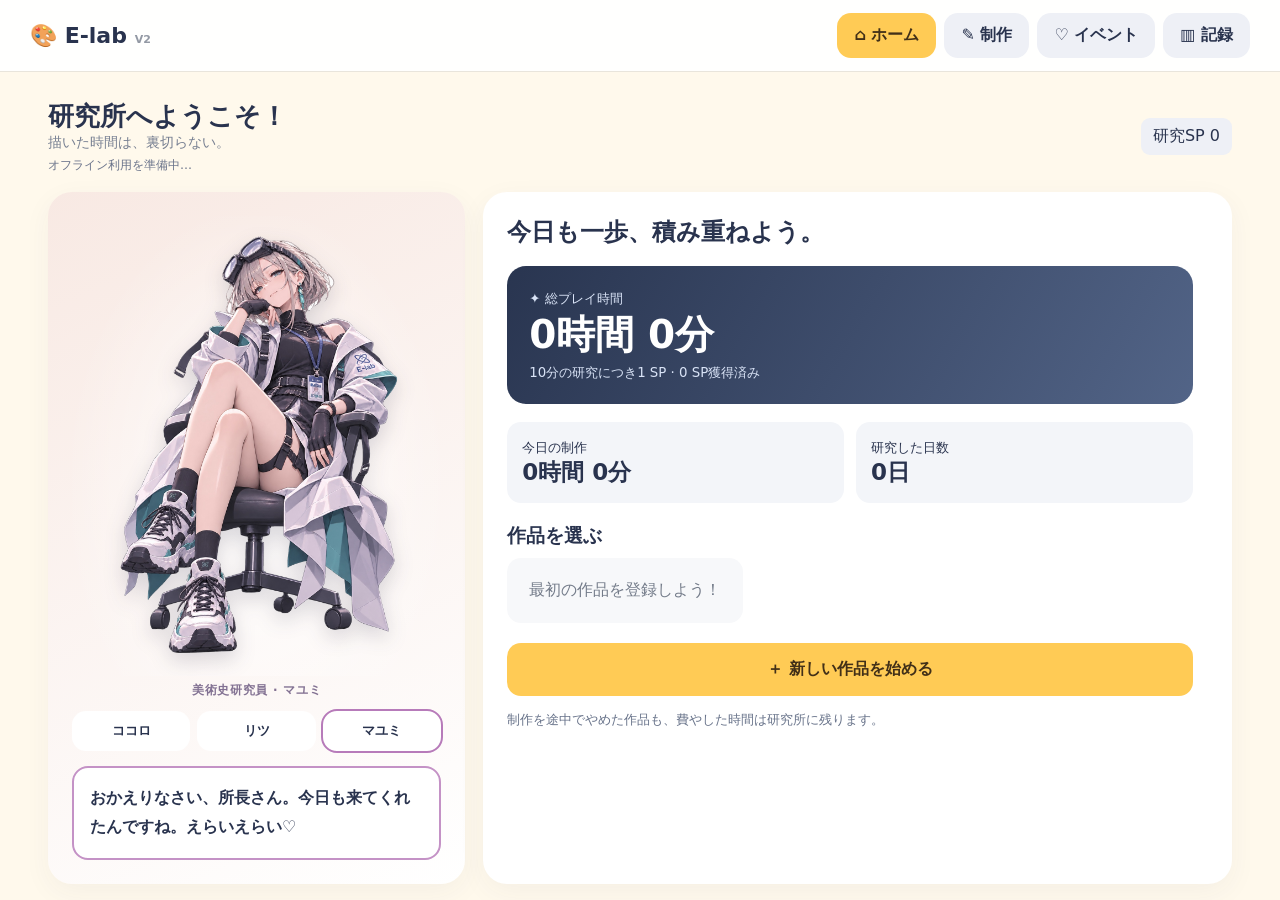
==== v2/index.html @ 2c3443d2 "Restore Mayumi's affectionate praise alongside her art history dialogue" ====
<!doctype html>
<html lang="ja"><head><meta charset="utf-8"><meta name="viewport" content="width=device-width,initial-scale=1"><meta name="theme-color" content="#fff9ec"><title>E-lab V2 | 描いた時間は、裏切らない。</title>
<style>
:root{font-family:system-ui,-apple-system,"Hiragino Kaku Gothic ProN",sans-serif;color:#29334e;background:#fff9ec}*{box-sizing:border-box}body{margin:0}button,input{font:inherit}button{cursor:pointer;border:0;border-radius:14px;font-weight:750;color:inherit}button:focus-visible,input:focus-visible{outline:3px solid #8e76d9;outline-offset:2px}.top{position:sticky;top:0;background:#ffffffec;backdrop-filter:blur(12px);z-index:2;display:flex;align-items:center;flex-wrap:wrap;gap:8px;padding:13px max(18px,calc((100% - 1220px)/2));border-bottom:1px solid #e9e5dc}.brand{font-size:22px;font-weight:900;margin-right:auto}.nav{padding:12px 17px;background:#eef0f6}.nav.active,.primary{background:#ffcb55;color:#423018}.main{max-width:1220px;margin:auto;padding:27px 18px 70px}.banner{display:flex;justify-content:space-between;align-items:center;gap:12px;margin-bottom:18px}.banner h1{margin:0;font-size:26px}.sub{color:#788092;font-size:14px}.layout{display:grid;grid-template-columns:minmax(250px,.78fr) minmax(0,1.4fr);gap:18px;align-items:start}.panel{background:white;border-radius:24px;padding:24px;box-shadow:0 8px 28px #33415c0d}.assistant-panel{background:linear-gradient(155deg,#f4e9f4,#fff);height:clamp(450px,calc(100dvh - 220px),780px);min-height:450px;display:flex;flex-direction:column;justify-content:space-between;overflow:hidden}.avatar{position:relative;display:grid;place-items:center;flex:1;min-height:0;width:100%;overflow:hidden;contain:layout;background:radial-gradient(ellipse at 50% 60%,#ffffffdd 0%,transparent 74%)}
.avatar .assistant-image{display:block;position:absolute;inset:0;margin:auto;width:90%;height:92%;object-fit:contain;object-position:center center;opacity:0;visibility:hidden;pointer-events:none;filter:drop-shadow(0 8px 10px #2724432a)}
.avatar .assistant-image.active{opacity:1;visibility:visible}
.avatar .assistant-fallback{display:none;font-size:90px}
.avatar.image-failed .assistant-image{visibility:hidden}
.avatar.image-failed .assistant-fallback{display:block}
.offline-status{margin-top:5px;font-size:12px;color:#6a738a}.offline-status.ready{color:#357360}.offline-status.warning{color:#a26831}.assistant-role{text-align:center;font-size:12px;font-weight:800;letter-spacing:.06em;color:#827192;margin:6px 0 12px}
.assistant-panel[data-assistant="0"]{background:linear-gradient(155deg,#fde6f1,#fff)}
.assistant-panel[data-assistant="1"]{background:linear-gradient(155deg,#e7edfc,#fff)}
.assistant-panel[data-assistant="2"]{background:linear-gradient(155deg,#f8e9e3,#fff)}
.assist-buttons button{font-size:13px}.assist-buttons{display:flex;gap:7px}.assist-buttons button{background:#fff;flex:1;padding:11px 3px}.assist-buttons button.selected{outline:2px solid #b77bba}.bubble{border:2px solid #c492c6;border-radius:16px;padding:16px;margin-top:15px;background:#fff;font-weight:750;line-height:1.8}.stat{background:linear-gradient(120deg,#293550,#526487);border-radius:19px;color:white;padding:22px;margin:18px 0}.stat b{font-size:39px;display:block}.stat small{color:#d9e3f6}.stats{display:grid;grid-template-columns:repeat(2,1fr);gap:12px}.smallstat,.tile{border-radius:14px;background:#f3f5f9;padding:15px}.smallstat strong{font-size:23px;display:block}.primary{width:100%;padding:16px;margin-top:14px;font-size:16px}.secondary{padding:13px;background:#edf0f5}.danger{background:#ffe9e6;color:#a13a34}.row{display:flex;gap:10px;align-items:center;flex-wrap:wrap}.spread{justify-content:space-between}.tabs{display:flex;gap:8px;margin-bottom:20px}.tabs>span{flex:1;border-radius:12px;padding:15px;background:#e8ecf3;text-align:center;font-weight:800}.tabs>.current{background:#ffcb55}.gallery{display:grid;grid-template-columns:repeat(auto-fill,minmax(145px,1fr));gap:13px}.art{background:#f2f3f8;border:2px solid transparent;border-radius:17px;overflow:hidden;text-align:left;padding:0}.art.selected{border-color:#f0b633}.art img,.new-art{width:100%;aspect-ratio:4/3;object-fit:cover;display:grid;place-items:center;font-size:45px;background:#f8f0df}.art-text{padding:12px}.art-text small{color:#777;display:block;margin-top:5px}.hidden{display:none!important}h2{margin:0 0 12px}h3{margin:20px 0 9px}.phases{display:grid;grid-template-columns:repeat(3,1fr);gap:8px}.phase{padding:13px 5px;background:#eef0f6}.phase.active{outline:3px solid #ffcb55}.clock{text-align:center;background:#eff4fd;border-radius:18px;padding:25px;margin:16px 0}.clock strong{font-size:clamp(36px,5vw,64px);font-variant-numeric:tabular-nums;letter-spacing:2px;display:block}.progress{display:flex;height:17px;border-radius:20px;overflow:hidden;background:#e9eaf0;margin:15px 0}.progress>span{min-width:0;transition:flex-basis .35s linear}.phase-summary{display:grid;grid-template-columns:repeat(3,minmax(0,1fr));gap:12px 14px;margin:14px 0 8px}.phase-summary-item{min-width:0;display:flex;align-items:flex-start;gap:8px}.phase-summary-dot{width:9px;height:9px;border-radius:50%;flex:none;margin-top:5px}.phase-summary-label{font-size:12px;color:#788092}.phase-summary-value{font-size:15px;font-variant-numeric:tabular-nums;font-weight:750;white-space:nowrap}.phase-summary-data{min-width:0}@media(max-width:430px){.phase-summary{grid-template-columns:repeat(2,minmax(0,1fr))}}.muted{color:#7d8494}.work-image{width:100%;max-height:250px;object-fit:contain;background:#f5f5fa;border-radius:13px}.file{display:inline-block;background:#eef0f6;padding:11px 14px;border-radius:12px;cursor:pointer;font-weight:700}.file input{display:none}.compact{padding:9px 13px}#notice{margin:10px 0;color:#725b31;min-height:20px}.empty{padding:22px;color:#737b89;text-align:center;background:#f7f8fa;border-radius:14px}.pill{background:#eef0f6;border-radius:9px;padding:8px 12px}input[type=text]{padding:12px;border-radius:10px;border:1px solid #cfd3df;max-width:100%}.section{display:none}.section.visible{display:block}.note{font-size:13px;color:#68738a;line-height:1.7}.event{padding:13px;background:#f3f5f9;border-radius:12px;margin:9px 0}.event.locked{opacity:.62}/* The lab shell stays in place on tablets/desktop; only the right research area scrolls. */
body{height:100dvh;overflow:hidden}
.main{height:calc(100dvh - var(--topbar-height,72px));padding-bottom:16px;display:flex;flex-direction:column;overflow:hidden}
.main .banner{flex:0 0 auto}
.main .layout{flex:1;min-height:0;align-items:stretch}
.main .assistant-panel{height:100%;min-height:0;align-self:stretch;flex-shrink:0}
.main #contentPanel{min-height:0;max-height:100%;overflow-y:auto;overflow-x:hidden;overscroll-behavior:contain;-webkit-overflow-scrolling:touch;scrollbar-gutter:stable}
@media(max-width:760px){body{height:auto;overflow:auto}.main{height:auto;display:block;overflow:visible;padding-bottom:70px}.main .layout{display:grid}.main .assistant-panel{height:300px;min-height:300px}.main #contentPanel{max-height:none;overflow:visible}.layout{grid-template-columns:1fr}.assistant-panel{height:300px;min-height:300px}.avatar{font-size:64px}.panel{padding:17px}.top{gap:6px}.nav{padding:9px}.phases{grid-template-columns:repeat(2,1fr)}}
.snapshot-stage{position:relative;max-width:100%;touch-action:pan-y;user-select:none}.snapshot-stage img{max-height:360px;object-fit:contain}.snapshot-strip{display:flex;gap:9px;overflow-x:auto;padding:9px 0;scroll-snap-type:x mandatory}.snapshot-thumb{flex:0 0 86px;border:2px solid transparent;background:#f2f3f8;border-radius:12px;padding:3px;scroll-snap-align:start}.snapshot-thumb.selected{border-color:#e9ae35}.snapshot-thumb img{width:100%;height:68px;object-fit:cover;border-radius:8px}.snapshot-thumb small{font-size:10px;display:block;white-space:nowrap;overflow:hidden;text-overflow:ellipsis}.snapshot-actions{display:flex;gap:9px;align-items:center;justify-content:center;margin:9px 0}.snapshot-actions button{padding:8px 14px;background:#edf0f5}.snapshot-actions button:disabled{opacity:.35}.snapshot-status{text-align:center;font-size:12px;color:#68758c}.gallery{display:flex;overflow-x:auto;gap:13px;scroll-snap-type:x mandatory;padding-bottom:6px}.gallery>.art{flex:0 0 clamp(145px,25%,220px);scroll-snap-align:start}
</style></head><body>
<header class="top"><div class="brand">🎨 E-lab <small style="font-size:11px;color:#9399a4">V2</small></div><button class="nav active" data-tab="home">⌂ ホーム</button><button class="nav" data-tab="work">✎ 制作</button><button class="nav" data-tab="events">♡ イベント</button><button class="nav" data-tab="records">▥ 記録</button></header>
<main class="main" id="appMain"><div class="banner"><div><h1 id="pageTitle">研究所へようこそ！</h1><div class="sub">描いた時間は、裏切らない。</div><div class="offline-status" id="offlineStatus" role="status" aria-live="polite">オフライン利用を準備中…</div></div><span class="pill" id="spHeader">研究SP 0</span></div>
<div class="layout"><aside class="panel assistant-panel" id="assistantPanel"><div class="avatar" id="avatar"><img class="assistant-image" data-assistant-image="0" alt="E-lab研究員 ココロ" src="./assets/assistants/kokoro-full.png" decoding="async"><img class="assistant-image" data-assistant-image="1" alt="E-lab研究員 リツ" src="./assets/assistants/ritsu-full.png" decoding="async"><img class="assistant-image active" data-assistant-image="2" alt="E-lab研究員 マユミ" src="./assets/assistants/mayumi-full.png" decoding="async" fetchpriority="high"><span class="assistant-fallback" id="assistantFallback" aria-hidden="true">💜</span></div><div><div class="assistant-role" id="assistantRole">美術史担当 · マユミ</div><div class="assist-buttons" id="assistButtons"></div><div class="bubble" id="bubble">所長さん、今日もえらいえらい♡</div></div></aside>
<div class="panel" id="contentPanel"><section id="home" class="section visible"><h2>今日も一歩、積み重ねよう。</h2><div class="stat"><small>✦ 総プレイ時間</small><b id="totalTime">0時間 0分</b><small id="homeSummary">研究はここから始まる。</small></div><div class="stats"><div class="smallstat"><small>今日の制作</small><strong id="todayTime">0分</strong></div><div class="smallstat"><small>研究した日数</small><strong id="activeDays">0日</strong></div></div><h3>作品を選ぶ</h3><div class="gallery" id="gallery"></div><button class="primary" id="newProject">＋ 新しい作品を始める</button><p class="note">制作を途中でやめた作品も、費やした時間は研究所に残ります。</p></section>
<section id="work" class="section"><p class="note" style="margin:0 0 14px">🎨 制作ワークスペース · 工程を選んで時間を積み上げよう</p><h2 id="workTitle">制作する作品を選ぼう</h2><div id="snapshotStage" class="snapshot-stage"><img id="workImage" class="work-image hidden" alt="制作中の作品"></div><div id="workNoImage" class="empty">画像なしでも制作時間を記録できます</div><div class="snapshot-actions"><button type="button" id="snapshotNewer" aria-label="新しい画像へ">← 新しい</button><span id="snapshotPosition" class="snapshot-status">画像なし</span><button type="button" id="snapshotOlder" aria-label="古い画像へ">古い →</button></div><div id="snapshotStrip" class="snapshot-strip" aria-label="制作過程の画像履歴"></div><div class="snapshot-actions"><button type="button" id="snapshotDelete" class="secondary danger" disabled>選択中の画像を削除</button></div><p id="snapshotNote" class="snapshot-status">新しい画像が左。右へスワイプすると最新に戻ります。</p><div class="row" style="margin:12px 0"><label class="file">画像を登録・更新<input id="imageInput" type="file" accept="image/*"></label><button class="secondary compact" id="backGallery">別の作品を選ぶ</button></div><h3>工程を選ぶ</h3><div class="phases" id="phases"></div><p class="note" id="guide"></p><div class="clock"><span>⏱ この作品の累計制作時間</span><strong id="timer">00:00:00</strong><div class="sub" id="timerStatus">停止中・保存済み</div><div class="sub" style="margin-top:7px">今回の制作：<strong id="sessionTimer" style="font-size:16px">00:00:00</strong></div><button class="primary" id="toggleTimer">▶ スタート</button><p class="note" style="margin:9px 0 0">停止すると制作時間が自動保存されます。</p></div><h3>この作品の工程別時間</h3><div class="progress" id="projectProgress"></div><div class="phase-summary" id="projectBreakdown" aria-label="工程別の保存済み時間"></div><p class="note" id="progressHint">数字は保存時に更新。バーは計測中も成長します。</p><div class="row" style="margin-top:18px"><button class="secondary" id="completeProject">作品を完成にする</button><button class="secondary" id="reopenProject">制作中に戻す</button><button class="secondary danger" id="deleteProject">作品を削除</button></div><div id="notice" role="status"></div></section>
<section id="events" class="section"><h2>助手との研究イベント</h2><p class="note">SPは制作時間で獲得。今は小さなイベントツリーの試作です。</p><div class="stat"><small>現在の研究SP</small><b id="eventSp">0</b></div><div id="eventsList"></div></section>
<section id="records" class="section"><h2>研究記録</h2><div class="stat"><small>全作品・全工程の累積時間</small><b id="recordTotal">0時間 0分</b></div><h3>工程別の累積時間</h3><div id="phaseStats"></div><h3>最近の研究</h3><div id="recentSessions"></div><h3>研究SP会計</h3><p class="note" id="spAccounting">SPの収支を表示します。</p><div id="spTransactions"></div><h3>バックアップ</h3><div class="row"><button class="secondary" id="export">完全バックアップJSONを保存</button><label class="file">バックアップJSONを復元<input type="file" id="importFile" accept=".json,application/json"></label></div><p class="note">V2専用形式。旧E-labのデータ移行は行いません。画像は別の保存領域で管理し、完全バックアップJSONにまとめます。書き出し後はiPadの「ファイル」への保存を確認してください。</p></section></div></div></main>
<script src="./images.js"></script>
<script>
"use strict";
const KEY="elab-v2-2026",RUN_KEY="elab-v2-active-run",PHASES=[["play","研究","#a898da","実験・模写・観察・練習。迷った時間も研究の一部。"],["rough","ラフ","#efb859","大きなシルエットや構図を決めよう。"],["line","線画","#79a7e4","線の強弱や形の説得力を意識しよう。"],["base","下塗り","#6cc4bd","色分けやベースの色を決めよう。"],["shadow","陰影","#8b92dc","影・光・立体を意識して描こう。"],["finish","仕上げ","#e59ab7","絵全体の視線誘導や仕上がりを確認しよう。"]];
const ASSIST=[
 ["ココロ","🌱","おかえり、所長。ねえ、今日はどんな気持ちで描く？","./assets/assistants/kokoro-full.png","感性研究員"],
 ["リツ","📘","……所長、今日は何を調べます？ 分からないなら、一緒に確かめましょう。","./assets/assistants/ritsu-full.png","分析研究員"],
 ["マユミ","💜","所長さん、今日もえらいえらい♡ ふふ、よしよししてあげましょうね。","./assets/assistants/mayumi-full.png","美術史研究員"]
];
const fresh=()=>({version:2,projects:[],sessions:[],activeRun:null,unlocks:[],spLedger:[],assistant:2});
let snapshots=[],snapProject=null,snapIndex=0,imageLoading=false;
let data;try{data=JSON.parse(localStorage.getItem(KEY))}catch{}if(!data||data.version!==2||!Array.isArray(data.projects)||!Array.isArray(data.sessions))data=fresh();data.unlocks??=[];let tab="home",projectId=null,phase="play",running=null,viewSeconds=0;
const $=id=>document.getElementById(id),save=()=>{try{localStorage.setItem(KEY,JSON.stringify(data));return true}catch(e){alert("保存に失敗しました。容量不足の可能性があります。バックアップを確認してください。");return false}};
const uid=()=>globalThis.crypto?.randomUUID?.()||String(Date.now())+Math.random();
const readRun=()=>{try{return JSON.parse(localStorage.getItem(RUN_KEY))}catch{return null}};
const writeRun=run=>{try{localStorage.setItem(RUN_KEY,JSON.stringify(run));return true}catch{alert("開始状態を保存できません。タイマーを起動しません。");return false}};
const clearRun=()=>{try{localStorage.removeItem(RUN_KEY)}catch{}};
const isSession=s=>s&&typeof s.id==="string"&&typeof s.projectId==="string"&&PHASES.some(p=>p[0]===s.phase)&&typeof s.seconds==="number"&&Number.isFinite(s.seconds)&&s.seconds>=0&&s.seconds<=86400*14&&typeof s.start==="string";
const seconds=s=>Math.max(0,Math.floor(s)),duration=s=>{s=seconds(s);return Math.floor(s/3600)+"時間 "+Math.floor(s%3600/60)+"分"},clock=s=>{s=seconds(s);return [Math.floor(s/3600),Math.floor(s%3600/60),s%60].map(x=>String(x).padStart(2,"0")).join(":")};
const sessionSeconds=s=>Math.max(0,Number(s.seconds)||0),sum=sessions=>sessions.reduce((n,s)=>n+sessionSeconds(s),0);
// Time earnings come from the immutable session history; all other movements are ledger entries.
const total=()=>sum(data.sessions),earned=()=>Math.floor(total()/600);
const legacyCost={k1:1,r1:2,m1:3};
const ledgerValid=x=>x&&typeof x.id==="string"&&typeof x.kind==="string"&&Number.isSafeInteger(x.delta)&&Math.abs(x.delta)<=1000000&&typeof x.at==="string";
const ledger=()=>Array.isArray(data.spLedger)?data.spLedger:[];
const spent=()=>ledger().filter(x=>x.delta<0).reduce((n,x)=>n-x.delta,0);
const sp=()=>earned()+ledger().reduce((n,x)=>n+x.delta,0);
function ensureLedger(){
 if(Array.isArray(data.spLedger))return true;
 const old=data.spLedger;
 data.spLedger=[...new Set(data.unlocks)].map(id=>({id:"legacy:event:"+id,kind:"event",ref:id,delta:-(legacyCost[id]??EVENTS.find(e=>e.id===id)?.cost??0),at:"legacy"}));
 if(save())return true;
 data.spLedger=old;return false;
}
function purchaseEvent(e){
 if(data.unlocks.includes(e.id)||sp()<e.cost||!ensureLedger())return;
 const beforeUnlocks=data.unlocks,beforeLedger=data.spLedger;
 data.unlocks=[...data.unlocks,e.id];
 data.spLedger=[...data.spLedger,{id:"event:"+e.id,kind:"event",ref:e.id,delta:-e.cost,at:new Date().toISOString()}];
 if(!save()){data.unlocks=beforeUnlocks;data.spLedger=beforeLedger;return}
 render();
}
const project=()=>data.projects.find(x=>x.id===projectId),projectSessions=()=>data.sessions.filter(s=>s.projectId===projectId);
const EVENTS=[{id:"k1",who:0,cost:1,title:"ココロ：描いた時間って、なんだろう",body:"ねえ所長。描いた絵を消しても、描いてた時間は残るんだよね。……その時間って、どこに行くんだろう。私、まだよく分からない。所長はどう思う？"},{id:"r1",who:1,cost:2,title:"リツ：縮小表示の研究",body:"……所長。そんなことも知らずに研究しているんですか。画面を縮小すると、細部ではなく全体の配置や視線の流れを確認しやすくなるんです。……分からない？ では、同じ絵を大小二つの表示で比べましょう。理解できるまで付き合いますから。"},{id:"m1",who:2,cost:3,title:"マユミ：美術史紀行のはじまり",body:"所長さん、絵の歴史を一緒に旅してみませんか？ たとえばカラヴァッジョの絵では、光が人物だけでなく物語まで浮かび上がらせます。ふふ、昔の画家さんたちの工夫、今の私たちの絵にもつながっているんですよ。"}];
// Keep active session and completed records in ONE localStorage transaction.
// This prevents a phase change from recording one side without the other.
function commitRun(nextRun,entry){
  const beforeSessions=data.sessions,beforeRun=data.activeRun;
  if(entry&&!data.sessions.some(x=>x.id===entry.id))data.sessions=[...data.sessions,entry];
  data.activeRun=nextRun;
  if(!save()){data.sessions=beforeSessions;data.activeRun=beforeRun;return false}
  running=nextRun;return true;
}
function makeEntry(run,now){
  const elapsed=Math.max(0,now-run.start)/1000;
  return elapsed>0?{id:run.id,projectId:run.projectId,phase:run.phase,start:new Date(run.start).toISOString(),end:new Date(now).toISOString(),seconds:elapsed}:null;
}
function stop(){
  if(!running)return;
  if(!commitRun(null,makeEntry(running,Date.now()))){
    alert("記録を保存できません。時計は動かしたままです。");return;
  }
  clearRun();viewSeconds=0;render();
}
function start(){
  if(!project()){alert("先に作品を選んでください");return}
  if(running)return;
  const now=Date.now(),next={id:uid(),start:now,sessionStart:now,projectId,phase};
  if(!commitRun(next,null)){alert("開始情報を保存できません。タイマーは開始しません。");return}
  clearRun();viewSeconds=0;render();
}
function recoverRun(){
  // One-time migration from the earlier two-key prototype.
  const legacy=readRun();
  if(!data.activeRun&&legacy&&!data.sessions.some(x=>x.id===legacy.id)){
    data.activeRun=legacy;
    if(!save()){data.activeRun=null;alert("以前の計測情報を保存できません。");return}
  }
  if(legacy&&(!data.activeRun||data.activeRun.id===legacy.id))clearRun();
  const pending=data.activeRun;
  if(!pending)return;
  const valid=Number.isFinite(pending.start)&&pending.start>0&&pending.start<=Date.now()&&typeof pending.id==="string"&&typeof pending.projectId==="string"&&PHASES.some(p=>p[0]===pending.phase);
  if(!valid){alert("不正な計測情報を検出しました。記録を変更せずに停止します。");return}
  const elapsed=(Date.now()-pending.start)/1000;
  const choice=confirm("前回の計測が終了していません。\\n最後の工程で "+clock(elapsed)+" 経過しています。\\n\\nOK：この時間を記録して終了\\nキャンセル：記録せずに終了");
  if(!commitRun(null,choice?makeEntry(pending,Date.now()):null)){
    alert("復元の保存に失敗しました。再読み込み後にやり直せます。");return;
  }
  clearRun();viewSeconds=0;
}
function selectPhase(id){
  if(id===phase)return;
  if(running){
    const now=Date.now();
    const next={id:uid(),start:now,sessionStart:running.sessionStart||running.start,projectId:running.projectId,phase:id};
    if(!commitRun(next,makeEntry(running,now))){
      alert("工程変更の保存に失敗。前の工程で計測を継続しています。");return;
    }
    clearRun();viewSeconds=(now-next.sessionStart)/1000;
  }
  phase=id;render();
}
function navigate(page){const previous=tab;tab=page;document.body.classList.toggle("work-mode",page==="work");$("appMain").classList.toggle("work-mode",page==="work");document.documentElement.style.setProperty("--topbar-height",document.querySelector(".top").getBoundingClientRect().height+"px");if(previous!==page)$("contentPanel").scrollTop=0;document.querySelectorAll(".section").forEach(s=>s.classList.toggle("visible",s.id===page));document.querySelectorAll(".nav").forEach(b=>b.classList.toggle("active",b.dataset.tab===page));$("pageTitle").textContent=({home:"研究所へようこそ！",work:"今日の制作",events:"イベントツリー",records:"研究の記録"})[page];render();if(previous!==page)rotateDialogue(Number.isInteger(data.assistant)&&data.assistant>=0&&data.assistant<ASSIST.length?data.assistant:2)}
function safeText(el,value){el.textContent=value}
function el(tag,cls,textValue){const node=document.createElement(tag);if(cls)node.className=cls;if(textValue!==undefined)node.textContent=textValue;return node}
let displayedAssistant=null;
const assistantImages=[...document.querySelectorAll("[data-assistant-image]")];
assistantImages.forEach((img,i)=>{
 img.addEventListener("error",()=>{if(displayedAssistant===i)$("avatar").classList.add("image-failed")});
 img.addEventListener("load",()=>{if(displayedAssistant===i)$("avatar").classList.remove("image-failed")});
 // Decode each portrait once in the background, rather than decoding on every switch.
 img.decode?.().catch(()=>{});
});
// Dialogue is display-only. No page visits or dialogue rotations are written to research data.
const DIALOGUES={
 home:[
  ["おかえり、所長。ねえ、今日はどんな気持ちで描く？","絵を描く前の、まだ何もない時間って……少し不思議だね。","所長が見ている世界、私にも少し教えてほしいな。","描きたい気持ちって、どこから来るんだろう。……一緒に探そう？"],
  ["……所長、今日は何を調べます？ 分からないなら、一緒に確かめましょう。","新しい仮説を思いついたんです。……聞きますか？","積み上げた記録は残っています。次は、そこから何を学ぶかですね。","……また来たんですね。ちょうど、話したい技術があったところです。"],
  ["おかえりなさい、所長さん。今日も来てくれたんですね。えらいえらい♡","ふふ、頑張ってるね♡ 所長さんのそういうところ、ちゃんと見ていますよ。","今日はちょっと甘えてもいいんですよ。よしよし、いつもお疲れさまです♡","所長さん、今日はどんな絵の旅をしましょうか？ 私とゆっくり巡りましょうね。","描きたい日も、眺めるだけの日も。所長さんのペースでいいんですよ♡","あら、また会えましたね。ふふ、いい子いい子♡"]
 ],
 work:[
  ["ねえ、この絵のどこが一番好き？ ……まだ分からなくてもいいよ。","描いてる途中で気持ちが変わることもあるよね。なんでだろう。","その色、なんだか気になる。所長はどう思う？","うまく言えないけど……今の線、私は好きだな。"],
  ["まずは観察からです。原因を一つずつ切り分けてみましょう。","レイヤー構成、整理できていますか？ ……必要なら一緒に見直します。","縮小表示で全体を確認しましょう。細部だけでは気づけないことがあります。","……上手くいかない？ なら、条件を変えてもう一度実験です。"],
  ["所長さん、頑張ってるね♡ ふふ、とってもえらいです。","急がなくていいですよ。疲れたら、少し休憩しましょうね。よしよし♡","所長さん、その光の置き方……昔の画家さんの工夫にも似ていますね。","上手くいかない日もありますよ。今日ここに来たこと、私がちゃんと覚えていますからね。","ふふ。制作の途中には、そのときだけの美しさもありますね。","さあ、もうひと頑張り……でも、無理はしないでくださいね♡"]
 ],
 events:[
  ["所長。描いた時間って、どこへ行くんだと思う？","答えのない話なんだけど……一緒に考えてくれる？","好きだった理由を忘れても、好きだった時間は残るのかな。","ねえ。うまく描けない日にも、描きたい気持ちはあるんだね。"],
  ["……研究ツリー、確認しましたか？ 興味のある分野から始めましょう。","仕組みを理解すれば、使える道具が増えます。……一緒に学びますか？","私にもまだ知らないことが山ほどあります。悔しいですけど……楽しいですね。","難しい説明ですか？ なら別の方法で。理解するまで付き合います。"],
  ["美術史は長い旅です。気になる時代から覗いてみませんか？","カラヴァッジョの光、ゴッホの色……作品にはそれぞれ物語があります。","ふふ。画家さんを知るほど、絵を見る目も少し変わってくるんですよ。","所長さんは、どの時代の絵に会ってみたいですか？","難しいお話も、一緒なら大丈夫。分からなくても、よしよし♡"]
 ],
 records:[
  ["描いた時間、ちゃんと残ってるね。……どんな時間だった？","完成しなかった絵の時間も、ここにはあるんだね。","数字だけじゃ分からないこともあるよね。……でも、残しておきたいな。","昨日の所長と今日の所長って、同じなのかな。記録を見てると考えちゃう。"],
  ["感想とは別に、記録には記録の価値があります。","工程別の時間を見ると、制作の傾向が分かるかもしれません。","データは答えそのものではありません。そこから考えるんです。","……積み上がっていますね。こうして確認すると、悪くないものです。"],
  ["こんなに時間を重ねたんですね、所長さん。えらいえらい♡","昔の画家さんの日記や習作も、制作の過程を教えてくれます。","頑張ってるね♡ この数字の向こうには、所長さんの時間があるんですよ。","焦らなくていいんですよ。長い旅の途中なんですから♡","よしよし。今日はここまででも十分ですよ。お疲れさまでした♡"]
 ]
};
const dialogueVisits=Object.create(null);
function rotateDialogue(index){
 const key=tab+":"+index,group=DIALOGUES[tab]?.[index]||[ASSIST[index][2]];
 const visit=dialogueVisits[key]||0;
 $("bubble").textContent=group[visit%group.length];
 dialogueVisits[key]=visit+1;
}
function renderAssistant(){
 const index=Number.isInteger(data.assistant)&&data.assistant>=0&&data.assistant<ASSIST.length?data.assistant:2;
 if(displayedAssistant===index)return;
 displayedAssistant=index;
 const a=ASSIST[index],wrap=$("assistButtons");
 wrap.replaceChildren();
 ASSIST.forEach((item,i)=>{
  const b=el("button",index===i?"selected":"",item[0]);b.type="button";
  b.setAttribute("aria-pressed",String(index===i));
  b.onclick=()=>{if(data.assistant===i)return;const old=data.assistant;data.assistant=i;if(!save()){data.assistant=old;return}renderAssistant()};
  wrap.append(b);
 });
 $("assistantPanel").dataset.assistant=String(index);
 $("assistantRole").textContent=a[4]+" · "+a[0];
 $("assistantFallback").textContent=a[1];
 rotateDialogue(index);
 assistantImages.forEach((img,i)=>img.classList.toggle("active",i===index));
 $("avatar").classList.toggle("image-failed",assistantImages[index].complete&&assistantImages[index].naturalWidth===0);
}
function renderGallery(){const g=$("gallery");g.replaceChildren();for(const p of [...data.projects].reverse()){const b=el("button","art"+(p.id===projectId?" selected":""));{const latest=snapshots.find(x=>x.projectId===p.id);if(latest){const img=el("img");const u=URL.createObjectURL(latest.blob);img.src=u;img.onload=()=>URL.revokeObjectURL(u);img.alt=p.name;b.append(img)}else if(p.image){const img=el("img");img.src=p.image;img.alt=p.name;b.append(img)}else b.append(el("div","new-art","🎨"))}const t=el("div","art-text");t.append(el("strong","",p.name),el("small","",(p.complete?"完成済 · ":"制作中 · ")+duration(sum(data.sessions.filter(s=>s.projectId===p.id)))));b.append(t);b.onclick=()=>{if(running)stop();projectId=p.id;navigate("work")};g.append(b)}if(!data.projects.length)g.append(el("div","empty","最初の作品を登録しよう！"))}
function renderPhases(){const area=$("phases");area.replaceChildren();PHASES.forEach(([id,name,color])=>{const b=el("button","phase"+(phase===id?" active":""),name);b.style.borderLeft="6px solid "+color;b.onclick=()=>selectPhase(id);area.append(b)});$("guide").textContent=PHASES.find(x=>x[0]===phase)?.[3]||""}
function renderProgress(area,sessions,refreshNumbers=true){
  // Live bar reads the uncommitted run; the six-number grid shows saved time only.
  // Avoid rebuilding DOM on each timer tick, so the display stays visually calm.
  if(area.children.length!==PHASES.length){
    area.replaceChildren();
    for(const [id,name,color] of PHASES){
      const bar=el("span");bar.dataset.phase=id;bar.style.background=color;bar.style.flex="0 0 0%";bar.title=name;area.append(bar);
    }
  }
  const active=running&&running.projectId===projectId;
  const pending=active?Math.max(0,(Date.now()-running.start)/1000):0;
  const saved=sum(sessions),all=saved+pending;
  for(const bar of area.children){
    const id=bar.dataset.phase;
    const phaseSeconds=sum(sessions.filter(x=>x.phase===id))+(active&&running.phase===id?pending:0);
    bar.style.flexBasis=all>0?((phaseSeconds/all)*100)+"%":"0%";
    bar.title=PHASES.find(x=>x[0]===id)[1]+" "+clock(phaseSeconds);
  }
  const grid=$("projectBreakdown");
  if(grid.children.length!==PHASES.length){
    grid.replaceChildren();
    for(const [id,name,color] of PHASES){
      const cell=el("div","phase-summary-item");
      const dot=el("span","phase-summary-dot");dot.style.background=color;
      const info=el("div","phase-summary-data");
      info.append(el("div","phase-summary-label",name));
      const value=el("div","phase-summary-value","00:00:00");value.dataset.phaseValue=id;
      info.append(value);cell.append(dot,info);grid.append(cell);
    }
  }
  if(refreshNumbers){
    for(const value of grid.querySelectorAll("[data-phase-value]")){
      value.textContent=clock(sum(sessions.filter(x=>x.phase===value.dataset.phaseValue)));
    }
    $("progressHint").textContent=active?"● 計測中：バーのみ更新中。数字は工程切り替え・停止時に確定します。":"保存済みの工程時間です。";
  }
  return all;
}
function renderSnapshotViewer(){
 const p=project(),own=p?snapshots.filter(x=>x.projectId===p.id):[],has=own.length>0;
 const stage=$("workImage"),empty=$("workNoImage"),strip=$("snapshotStrip"),counter=$("snapshotPosition");
 if(!has){if(p?.image){stage.src=p.image;stage.classList.remove("hidden");empty.classList.add("hidden")}else{stage.classList.add("hidden");empty.classList.remove("hidden")}counter.textContent=p?.image?"旧画像（引き継ぎ前）":"画像なし";strip.replaceChildren();$("snapshotNewer").disabled=true;$("snapshotOlder").disabled=true;$("snapshotDelete").disabled=true;return}
 if(snapProject!==p.id){snapProject=p.id;snapIndex=0}
 snapIndex=Math.min(snapIndex,own.length-1);const current=own[snapIndex];
 const url=URL.createObjectURL(current.blob);stage.src=url;stage.onload=()=>URL.revokeObjectURL(url);stage.classList.remove("hidden");empty.classList.add("hidden");
 counter.textContent=(snapIndex+1)+" / "+own.length+" · "+new Date(current.created).toLocaleString("ja-JP")+" · "+clock(current.seconds||0);
 $("snapshotNewer").disabled=snapIndex===0;$("snapshotOlder").disabled=snapIndex>=own.length-1;$("snapshotDelete").disabled=imageLoading;
 strip.replaceChildren();own.forEach((im,i)=>{const b=el("button","snapshot-thumb"+(i===snapIndex?" selected":"")),thumb=el("img");const u=URL.createObjectURL(im.blob);thumb.src=u;thumb.onload=()=>URL.revokeObjectURL(u);thumb.alt="制作画像 "+(own.length-i);b.append(thumb,el("small","",i===0?"最新":new Date(im.created).toLocaleDateString("ja-JP")));b.onclick=()=>{snapIndex=i;renderSnapshotViewer()};strip.append(b)});
}
function shiftSnapshot(step){const p=project();if(!p)return;const n=snapshots.filter(x=>x.projectId===p.id).length;snapIndex=Math.max(0,Math.min(n-1,snapIndex+step));renderSnapshotViewer()}
async function deleteSelectedSnapshot(){
 if(imageLoading)return;const p=project();if(!p)return;
 const own=snapshots.filter(x=>x.projectId===p.id),selected=own[snapIndex];if(!selected)return;
 const label=own.length===1?"最後の1枚です。作品には画像なしと表示されます。":"この画像だけ削除し、残りの"+(own.length-1)+"枚は保存します。";
 if(!confirm("制作過程の画像を削除しますか？\n"+label+"\n\n作品と制作時間は消えません。"))return;
 imageLoading=true;$("snapshotDelete").disabled=true;
 try{
  await ElabV2Images.remove(selected.id);
  snapshots=(await ElabV2Images.all()).sort((a,b)=>b.created-a.created);
  snapIndex=Math.min(snapIndex,Math.max(0,snapshots.filter(x=>x.projectId===p.id).length-1));
  render();
  $("snapshotNote").textContent="画像を1枚削除しました。作品と制作時間は保存されています。";
 }catch(e){alert("画像を削除できませんでした: "+e.message)}
 finally{imageLoading=false;$("snapshotDelete").disabled=!project()||!snapshots.some(x=>x.projectId===projectId)}
}
async function refreshSnapshots(){try{snapshots=(await ElabV2Images.all()).sort((a,b)=>b.created-a.created);render()}catch(e){$("snapshotNote").textContent="画像保管庫の読み出しに失敗: "+e.message}}
async function addSnapshot(file,pid){if(imageLoading)return;imageLoading=true;$("snapshotNote").textContent="画像を保存中…";try{
 const p=data.projects.find(x=>x.id===pid);if(!p)throw Error("作品が見つかりません");
 const blob=await ElabV2Images.imageBlob(file);
 const secs=sum(data.sessions.filter(s=>s.projectId===pid))+(running?.projectId===pid?(Date.now()-running.start)/1000:0);
 const item={id:uid(),projectId:pid,created:Date.now(),seconds:secs,phase:running?.projectId===pid?running.phase:phase,blob};
 await ElabV2Images.add(item);if(projectId===pid){snapProject=pid;snapIndex=0}
 await refreshSnapshots();$("snapshotNote").textContent="保存済み · 新しい画像は左端に追加されます";
 }catch(e){alert("画像を保存できませんでした: "+e.message);$("snapshotNote").textContent="画像の保存に失敗しました"}finally{imageLoading=false}}
async function migrateLegacyImages(){for(const p of data.projects){if(!p.image)continue;try{if(!snapshots.some(x=>x.projectId===p.id&&x.legacy)){const resp=await fetch(p.image),blob=await resp.blob();await ElabV2Images.add({id:uid(),projectId:p.id,created:new Date(p.created||Date.now()).getTime(),seconds:0,phase:"play",legacy:true,blob})}const old=p.image;p.image=null;if(!save())p.image=old}catch(e){console.warn("旧画像の移行を見送りました",e)}}await refreshSnapshots()}
function renderWork(){const p=project();$("workTitle").textContent=p?.name||"ホームから作品を選択してください";$("workImage").classList.toggle("hidden",!p?.image);$("workNoImage").classList.toggle("hidden",!!p?.image);if(p?.image)$("workImage").src=p.image;renderSnapshotViewer();renderPhases();const sessions=projectSessions();renderProgress($("projectProgress"),sessions);const currentRunning=running&&running.projectId===projectId;const pendingSeconds=currentRunning?Math.max(0,(Date.now()-running.start)/1000):0;const currentSession=currentRunning?Math.max(0,(Date.now()-(running.sessionStart||running.start))/1000):0;$("timer").textContent=clock(sum(sessions)+pendingSeconds);$("sessionTimer").textContent=clock(currentSession);$("timerStatus").textContent=currentRunning?"計測中・停止時に保存":"停止中・保存済み";$("toggleTimer").textContent=running?"■ ストップ":"▶ スタート";$("completeProject").disabled=!p||!!running;$("reopenProject").disabled=!p||!!running;$("deleteProject").disabled=!p||!!running;$("imageInput").disabled=!p}
function renderEvents(){$("eventSp").textContent=sp();const area=$("eventsList");area.replaceChildren();EVENTS.forEach(e=>{const unlocked=data.unlocks.includes(e.id),card=el("div","event"+(unlocked?"":" locked")),title=el("strong","",e.title+" · "+e.cost+" SP"),body=el("p","note",unlocked?e.body:"未解放"),btn=el("button",unlocked?"secondary compact":"primary compact",unlocked?"解放済":"解放する");btn.disabled=unlocked||sp()<e.cost;btn.onclick=()=>{if(sp()<e.cost)return;purchaseEvent(e)};card.append(title,body,btn);area.append(card)})}
function renderRecords(){$("recordTotal").textContent=duration(total());const stats=$("phaseStats");stats.replaceChildren();for(const [id,name,color] of PHASES){const sec=sum(data.sessions.filter(s=>s.phase===id)),line=el("div","row spread");line.style.padding="10px 0";const label=el("span","",name);label.style.borderLeft="6px solid "+color;label.style.paddingLeft="10px";line.append(label,el("strong","",duration(sec)));stats.append(line)}const r=$("recentSessions");r.replaceChildren();for(const s of [...data.sessions].reverse().slice(0,10)){const p=data.projects.find(p=>p.id===s.projectId),ph=PHASES.find(x=>x[0]===s.phase);r.append(el("div","event",(new Date(s.start)).toLocaleDateString("ja-JP")+" · "+(p?.name||"削除した作品")+" · "+(ph?.[1]||"工程不明")+" · "+duration(s.seconds)))}if(!data.sessions.length)r.append(el("div","empty","記録はまだありません"));
 $("spAccounting").textContent="時間報酬 "+earned()+" SP ／ 台帳収支 "+ledger().reduce((n,x)=>n+x.delta,0)+" SP ／ 所持 "+sp()+" SP";
 const tx=$("spTransactions");tx.replaceChildren();
 for(const item of [...ledger()].reverse().slice(0,20)){
  const label=item.kind==="event"?"イベント解放："+(EVENTS.find(e=>e.id===item.ref)?.title||item.ref):item.kind==="bonus"?"ボーナス："+(item.ref||"研究成果"):"SP調整："+(item.ref||"");
  const line=el("div","row spread");line.style.padding="8px 0";
  line.append(el("span","",label),el("strong","",(item.delta>0?"+":"")+item.delta+" SP"));tx.append(line);
 }
 if(!ledger().length)tx.append(el("div","note","SPの支出・ボーナス履歴はまだありません"));
}
function render(){renderAssistant();const t=total();$("totalTime").textContent=duration(t);$("homeSummary").textContent="10分の研究につき1 SP · "+earned()+" SP獲得済み";const today=new Date().toLocaleDateString("sv-SE");const todaySessions=data.sessions.filter(s=>new Date(s.start).toLocaleDateString("sv-SE")===today);$("todayTime").textContent=duration(sum(todaySessions));$("activeDays").textContent=new Set(data.sessions.map(s=>new Date(s.start).toLocaleDateString("sv-SE"))).size+"日";$("spHeader").textContent="研究SP "+sp();renderGallery();renderWork();renderEvents();renderRecords()}
document.querySelectorAll(".nav").forEach(b=>b.onclick=()=>navigate(b.dataset.tab));$("newProject").onclick=()=>{if(running)stop();const name=prompt("作品の名前を入力","無題の研究");if(name===null)return;const p={id:uid(),name:name.trim()||"無題の研究",image:null,complete:false,created:new Date().toISOString()};data.projects.push(p);projectId=p.id;save();navigate("work")};$("backGallery").onclick=()=>{if(running)stop();navigate("home")};$("toggleTimer").onclick=()=>running?stop():start();$("completeProject").onclick=()=>{if(!project())return;project().complete=true;save();navigate("home")};$("reopenProject").onclick=()=>{if(!project())return;project().complete=false;save();render()};$("deleteProject").onclick=()=>{const p=project();if(!p||running)return;if(!confirm("作品「"+p.name+"」を削除しますか？\\n作品の画像は消えますが、制作時間は研究所に残ります。"))return;const old=data.projects;data.projects=old.filter(x=>x.id!==p.id);if(save()){const removedId=p.id;projectId=null;navigate("home");ElabV2Images.removeProject(removedId).then(refreshSnapshots).catch(e=>alert("作品は削除しましたが画像の整理が完了しませんでした: "+e.message))}else data.projects=old};$("imageInput").onchange=async e=>{const file=e.target.files?.[0],pid=projectId;e.target.value="";if(file&&pid)await addSnapshot(file,pid)};
$("snapshotDelete").onclick=deleteSelectedSnapshot;$("snapshotOlder").onclick=()=>shiftSnapshot(1);$("snapshotNewer").onclick=()=>shiftSnapshot(-1);
let touchX=null;$("snapshotStage").addEventListener("touchstart",e=>{touchX=e.touches[0]?.clientX??null},{passive:true});$("snapshotStage").addEventListener("touchend",e=>{if(touchX===null)return;const d=(e.changedTouches[0]?.clientX??touchX)-touchX;touchX=null;if(Math.abs(d)>45)shiftSnapshot(d<0?1:-1)},{passive:true});

function dataUrl(blob){return new Promise((resolve,reject)=>{const reader=new FileReader();reader.onload=()=>resolve(reader.result);reader.onerror=()=>reject(reader.error||Error("画像の読み出しに失敗しました"));reader.readAsDataURL(blob)})}
async function backupSnapshots(){const result=[];for(const x of await ElabV2Images.all()){const {blob,...meta}=x;result.push({...meta,image:await dataUrl(blob)})}return result}
async function importSnapshots(items){const records=[];for(const x of items){if(!x||typeof x.id!=="string"||typeof x.projectId!=="string"||!Number.isFinite(x.created)||typeof x.image!=="string"||!x.image.startsWith("data:image/"))throw Error("画像履歴が不正です");const blob=await (await fetch(x.image)).blob();if(blob.size>12*1024*1024)throw Error("画像サイズが大きすぎます");const {image,...meta}=x;records.push({...meta,blob})}return records}
$("export").onclick=async()=>{try{
 if(running){stop();if(running)throw Error("時間の保存が完了していません")}
 const pack={...data,snapshotBackupVersion:1,snapshots:await backupSnapshots()};
 const blob=new Blob([JSON.stringify(pack)],{type:"application/json"}),url=URL.createObjectURL(blob),a=el("a");a.href=url;a.download="elab-v2-complete-"+new Date().toISOString().slice(0,10)+".json";a.click();setTimeout(()=>URL.revokeObjectURL(url),60000);
 alert("時間と画像 "+pack.snapshots.length+"枚をまとめて書き出しました。iPadの「ファイル」に保存されたことを確認してください。");
 }catch(e){alert("バックアップに失敗しました: "+e.message)}};
$("importFile").onchange=async e=>{const file=e.target.files?.[0];if(!file)return;try{
 const parsed=JSON.parse(await file.text());
 if(parsed.version!==2||!Array.isArray(parsed.sessions)||!Array.isArray(parsed.projects)||!Array.isArray(parsed.unlocks)||!parsed.sessions.every(isSession)||!parsed.projects.every(p=>p&&typeof p.id==="string"&&typeof p.name==="string"&&(p.image==null||(typeof p.image==="string"&&p.image.startsWith("data:image/"))))||!parsed.unlocks.every(x=>typeof x==="string"))throw Error("V2形式ではありません");
 const hasImagePack=parsed.snapshotBackupVersion===1&&Array.isArray(parsed.snapshots);
 const imgs=hasImagePack?await importSnapshots(parsed.snapshots):[];
 if(!hasImagePack&&snapshots.length&&!confirm("このバックアップには新形式の画像が含まれません。読み込むと現在の画像履歴が消えます。続けますか？"))return;
 const ids=new Set(parsed.projects.map(p=>p.id));if(imgs.some(x=>!ids.has(x.projectId)))throw Error("画像が存在しない作品を参照しています");
 if(!confirm("現在のV2データ（時間と画像）をバックアップの内容で置き換えますか？"))return;
 if(running){stop();if(running)throw Error("計測中の時間を保存できません")}
 const old=data,oldImgs=await ElabV2Images.all();
 const {snapshots:discard,snapshotBackupVersion:discardVersion,...next}=parsed;
 try{
   await ElabV2Images.replaceAll(imgs);
   data=next;data.activeRun=null;
    if(data.spLedger!==undefined&&(!Array.isArray(data.spLedger)||!data.spLedger.every(ledgerValid)||new Set(data.spLedger.map(x=>x.id)).size!==data.spLedger.length))throw Error("SP台帳が不正です");
    if(!Array.isArray(data.spLedger))data.spLedger=[...new Set(data.unlocks)].map(id=>({id:"legacy:event:"+id,kind:"event",ref:id,delta:-(legacyCost[id]??EVENTS.find(e=>e.id===id)?.cost??0),at:"legacy"}));
   if(!save())throw Error("時間データを保存できませんでした");
   clearRun();projectId=null;snapProject=null;snapIndex=0;await refreshSnapshots();navigate("home");
 }catch(err){data=old;try{await ElabV2Images.replaceAll(oldImgs)}catch(rollback){alert("画像の復元にも失敗しました。バックアップを保管して再試行してください: "+rollback.message)}throw err}
 }catch(err){alert("読み込み失敗: "+err.message)}finally{e.target.value=""}};

document.addEventListener("visibilitychange",()=>{if(document.hidden&&running){/* 開始時刻を保持。復帰時に差分を表示 */}});setInterval(()=>{if(running){const elapsed=Math.max(0,(Date.now()-running.start)/1000);viewSeconds=Math.max(0,(Date.now()-(running.sessionStart||running.start))/1000);$("timer").textContent=clock(sum(projectSessions())+elapsed);$("sessionTimer").textContent=clock(viewSeconds);if(tab==="work")renderProgress($("projectProgress"),projectSessions(),false)}},250);
ensureLedger();render();recoverRun();render();refreshSnapshots().then(migrateLegacyImages);window.addEventListener("resize",()=>document.documentElement.style.setProperty("--topbar-height",document.querySelector(".top").getBoundingClientRect().height+"px"));

// GitHub Pages offline shell. Research data is already stored locally.
async function prepareOffline(){
 const status=$("offlineStatus");
 if(!("serviceWorker" in navigator)||!("caches" in window)){
  status.className="offline-status warning";status.textContent="このブラウザではオフライン利用に制限があります";return;
 }
 try{
  const registration=await navigator.serviceWorker.register("./sw.js",{scope:"./"});
  await navigator.serviceWorker.ready;
  const cache=await caches.open("elab-v2-shell-2026-11-09-mayumi-01");
  const paths=["./","./index.html","./images.js",...ASSIST.map(a=>a[3])];
  const entries=await Promise.all(paths.map(p=>cache.match(new URL(p,document.baseURI).href)));
  if(entries.every(Boolean)){status.className="offline-status ready";status.textContent=navigator.onLine?"✓ オフライン利用の準備完了":"✓ オフラインで利用中"}
  else{status.className="offline-status warning";status.textContent="オフライン準備が未完了です。オンライン時に再読み込みしてください"}
 }catch(e){status.className="offline-status warning";status.textContent="オフライン準備に失敗。通信中に再読み込みしてください";console.warn("E-lab offline install:",e)}
}
window.addEventListener("offline",()=>{const el=$("offlineStatus");if(el.classList.contains("ready"))el.textContent="✓ オフラインで利用中"});
window.addEventListener("online",()=>{const el=$("offlineStatus");if(el.classList.contains("ready"))el.textContent="✓ オフライン利用の準備完了"});
prepareOffline();
</script></body></html>
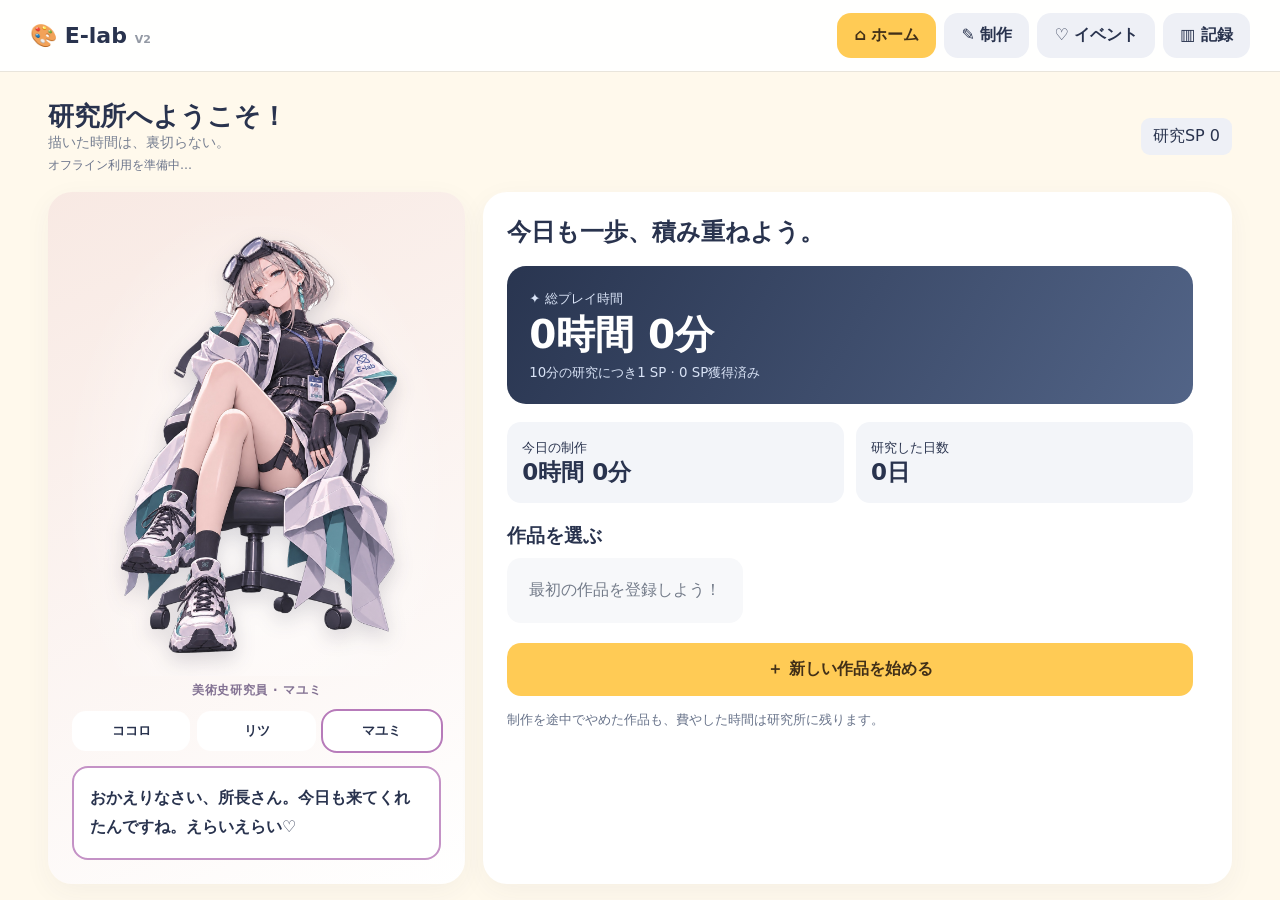
==== commit b12e14dd: "Set Kokoro home dialogue to three approved lines" ====
--- a/v2/index.html
+++ b/v2/index.html
@@ -33,7 +33,7 @@
 "use strict";
 const KEY="elab-v2-2026",RUN_KEY="elab-v2-active-run",PHASES=[["play","研究","#a898da","実験・模写・観察・練習。迷った時間も研究の一部。"],["rough","ラフ","#efb859","大きなシルエットや構図を決めよう。"],["line","線画","#79a7e4","線の強弱や形の説得力を意識しよう。"],["base","下塗り","#6cc4bd","色分けやベースの色を決めよう。"],["shadow","陰影","#8b92dc","影・光・立体を意識して描こう。"],["finish","仕上げ","#e59ab7","絵全体の視線誘導や仕上がりを確認しよう。"]];
 const ASSIST=[
- ["ココロ","🌱","おかえり、所長。ねえ、今日はどんな気持ちで描く？","./assets/assistants/kokoro-full.png","感性研究員"],
+ ["ココロ","🌱","あっ！ 所長！ おかえりなさい！ 今日も観察から始めましょう！","./assets/assistants/kokoro-full.png","感性研究員"],
  ["リツ","📘","……所長、今日は何を調べます？ 分からないなら、一緒に確かめましょう。","./assets/assistants/ritsu-full.png","分析研究員"],
  ["マユミ","💜","所長さん、今日もえらいえらい♡ ふふ、よしよししてあげましょうね。","./assets/assistants/mayumi-full.png","美術史研究員"]
 ];
@@ -71,7 +71,7 @@
  render();
 }
 const project=()=>data.projects.find(x=>x.id===projectId),projectSessions=()=>data.sessions.filter(s=>s.projectId===projectId);
-const EVENTS=[{id:"k1",who:0,cost:1,title:"ココロ：描いた時間って、なんだろう",body:"ねえ所長。描いた絵を消しても、描いてた時間は残るんだよね。……その時間って、どこに行くんだろう。私、まだよく分からない。所長はどう思う？"},{id:"r1",who:1,cost:2,title:"リツ：縮小表示の研究",body:"……所長。そんなことも知らずに研究しているんですか。画面を縮小すると、細部ではなく全体の配置や視線の流れを確認しやすくなるんです。……分からない？ では、同じ絵を大小二つの表示で比べましょう。理解できるまで付き合いますから。"},{id:"m1",who:2,cost:3,title:"マユミ：美術史紀行のはじまり",body:"所長さん、絵の歴史を一緒に旅してみませんか？ たとえばカラヴァッジョの絵では、光が人物だけでなく物語まで浮かび上がらせます。ふふ、昔の画家さんたちの工夫、今の私たちの絵にもつながっているんですよ。"}];
+const EVENTS=[{id:"k1",who:0,cost:1,title:"ココロ：消しちゃった絵",body:"あっ、所長！ さっき描いてた絵、なんか違うなーって全部消しちゃったんです。……でも、せっかく描いてた時間はなくならないんですよね。ふふ、変なの。うーん……よしっ！ 次は別の色で描いてみます！ 所長、見ててくださいね！"},{id:"r1",who:1,cost:2,title:"リツ：縮小表示の研究",body:"……所長。そんなことも知らずに研究しているんですか。画面を縮小すると、細部ではなく全体の配置や視線の流れを確認しやすくなるんです。……分からない？ では、同じ絵を大小二つの表示で比べましょう。理解できるまで付き合いますから。"},{id:"m1",who:2,cost:3,title:"マユミ：美術史紀行のはじまり",body:"所長さん、絵の歴史を一緒に旅してみませんか？ たとえばカラヴァッジョの絵では、光が人物だけでなく物語まで浮かび上がらせます。ふふ、昔の画家さんたちの工夫、今の私たちの絵にもつながっているんですよ。"}];
 // Keep active session and completed records in ONE localStorage transaction.
 // This prevents a phase change from recording one side without the other.
 function commitRun(nextRun,entry){
@@ -144,22 +144,22 @@
 // Dialogue is display-only. No page visits or dialogue rotations are written to research data.
 const DIALOGUES={
  home:[
-  ["おかえり、所長。ねえ、今日はどんな気持ちで描く？","絵を描く前の、まだ何もない時間って……少し不思議だね。","所長が見ている世界、私にも少し教えてほしいな。","描きたい気持ちって、どこから来るんだろう。……一緒に探そう？"],
+  ["……何かを熱心に観察している。こちらには気づいていないようだ。そっとしておこう。","あっ！ 所長！ おかえりなさい！ 今日も観察から始めましょう！","……あ、所長。同じものでも、よく見ると全然違うんですね。なんだか面白いです"],
   ["……所長、今日は何を調べます？ 分からないなら、一緒に確かめましょう。","新しい仮説を思いついたんです。……聞きますか？","積み上げた記録は残っています。次は、そこから何を学ぶかですね。","……また来たんですね。ちょうど、話したい技術があったところです。"],
   ["おかえりなさい、所長さん。今日も来てくれたんですね。えらいえらい♡","ふふ、頑張ってるね♡ 所長さんのそういうところ、ちゃんと見ていますよ。","今日はちょっと甘えてもいいんですよ。よしよし、いつもお疲れさまです♡","所長さん、今日はどんな絵の旅をしましょうか？ 私とゆっくり巡りましょうね。","描きたい日も、眺めるだけの日も。所長さんのペースでいいんですよ♡","あら、また会えましたね。ふふ、いい子いい子♡"]
  ],
  work:[
-  ["ねえ、この絵のどこが一番好き？ ……まだ分からなくてもいいよ。","描いてる途中で気持ちが変わることもあるよね。なんでだろう。","その色、なんだか気になる。所長はどう思う？","うまく言えないけど……今の線、私は好きだな。"],
+  ["所長！ 見てください！ さっき描いた線、けっこういい感じなんです！","うう……色が決まらないです。かわいいと思ったのに、塗るとなんか違う……。","私も隣で描いてていいですか？ 一緒だと、なんかはかどるんです。","あっ、今の形好き！ ……えへへ、こういう瞬間があるからやめられないんですよね。","描き直し、もう三回目です……。よーし、次こそ！","ふふん、今日は私の方が先に完成しちゃうかもしれませんよ！","さっきの絵、全部消しちゃいました。でも……あの時間まで消えちゃったわけじゃないですよね。"],
   ["まずは観察からです。原因を一つずつ切り分けてみましょう。","レイヤー構成、整理できていますか？ ……必要なら一緒に見直します。","縮小表示で全体を確認しましょう。細部だけでは気づけないことがあります。","……上手くいかない？ なら、条件を変えてもう一度実験です。"],
   ["所長さん、頑張ってるね♡ ふふ、とってもえらいです。","急がなくていいですよ。疲れたら、少し休憩しましょうね。よしよし♡","所長さん、その光の置き方……昔の画家さんの工夫にも似ていますね。","上手くいかない日もありますよ。今日ここに来たこと、私がちゃんと覚えていますからね。","ふふ。制作の途中には、そのときだけの美しさもありますね。","さあ、もうひと頑張り……でも、無理はしないでくださいね♡"]
  ],
  events:[
-  ["所長。描いた時間って、どこへ行くんだと思う？","答えのない話なんだけど……一緒に考えてくれる？","好きだった理由を忘れても、好きだった時間は残るのかな。","ねえ。うまく描けない日にも、描きたい気持ちはあるんだね。"],
+  ["所長！ 新しい絵の研究、思いついたんです！ ちょっと聞いてください！","この前、失敗した絵を見返したら……なんだか前より好きになってました。不思議ですね。","リツの研究は難しいけど面白いです！ 今度は私のやり方でも試してみたいな。","所長、見てください！ この色の組み合わせ、なんかワクワクしませんか？","ずっと好きで描いてたのに、急に嫌になっちゃう日ってあるんですね……。","描いた時間って、消せないんですよね。……だから、ちょっと大事にしたいなって思ったんです。","えへへ。難しいことはまだ分かんないけど、今日は新しい絵を描きたいです！"],
   ["……研究ツリー、確認しましたか？ 興味のある分野から始めましょう。","仕組みを理解すれば、使える道具が増えます。……一緒に学びますか？","私にもまだ知らないことが山ほどあります。悔しいですけど……楽しいですね。","難しい説明ですか？ なら別の方法で。理解するまで付き合います。"],
   ["美術史は長い旅です。気になる時代から覗いてみませんか？","カラヴァッジョの光、ゴッホの色……作品にはそれぞれ物語があります。","ふふ。画家さんを知るほど、絵を見る目も少し変わってくるんですよ。","所長さんは、どの時代の絵に会ってみたいですか？","難しいお話も、一緒なら大丈夫。分からなくても、よしよし♡"]
  ],
  records:[
-  ["描いた時間、ちゃんと残ってるね。……どんな時間だった？","完成しなかった絵の時間も、ここにはあるんだね。","数字だけじゃ分からないこともあるよね。……でも、残しておきたいな。","昨日の所長と今日の所長って、同じなのかな。記録を見てると考えちゃう。"],
+  ["わあ！ 所長、こんなに描いてたんですか！ 私も頑張らなきゃ！","この日の絵、覚えてます？ 私、こういう記録を見るの大好きです。","おおー！ ラフの時間、けっこう長いんですね。私もつい描き直しちゃいます。","完成しなかった絵の時間も残るんだ……。なんか、いいですね。","所長！ 見てください、ちょっとずつ増えてますよ！ えへへ、嬉しいな。","あの日はうまく描けなかったけど……ちゃんと描いてたんですよね。","数字になってるのは時間だけなのに、いろんな日のこと思い出せますね。"],
   ["感想とは別に、記録には記録の価値があります。","工程別の時間を見ると、制作の傾向が分かるかもしれません。","データは答えそのものではありません。そこから考えるんです。","……積み上がっていますね。こうして確認すると、悪くないものです。"],
   ["こんなに時間を重ねたんですね、所長さん。えらいえらい♡","昔の画家さんの日記や習作も、制作の過程を教えてくれます。","頑張ってるね♡ この数字の向こうには、所長さんの時間があるんですよ。","焦らなくていいんですよ。長い旅の途中なんですから♡","よしよし。今日はここまででも十分ですよ。お疲れさまでした♡"]
  ]
@@ -326,7 +326,7 @@
  try{
   const registration=await navigator.serviceWorker.register("./sw.js",{scope:"./"});
   await navigator.serviceWorker.ready;
-  const cache=await caches.open("elab-v2-shell-2026-11-09-mayumi-01");
+  const cache=await caches.open("elab-v2-shell-2026-11-09-kokoro-home-3");
   const paths=["./","./index.html","./images.js",...ASSIST.map(a=>a[3])];
   const entries=await Promise.all(paths.map(p=>cache.match(new URL(p,document.baseURI).href)));
   if(entries.every(Boolean)){status.className="offline-status ready";status.textContent=navigator.onLine?"✓ オフライン利用の準備完了":"✓ オフラインで利用中"}
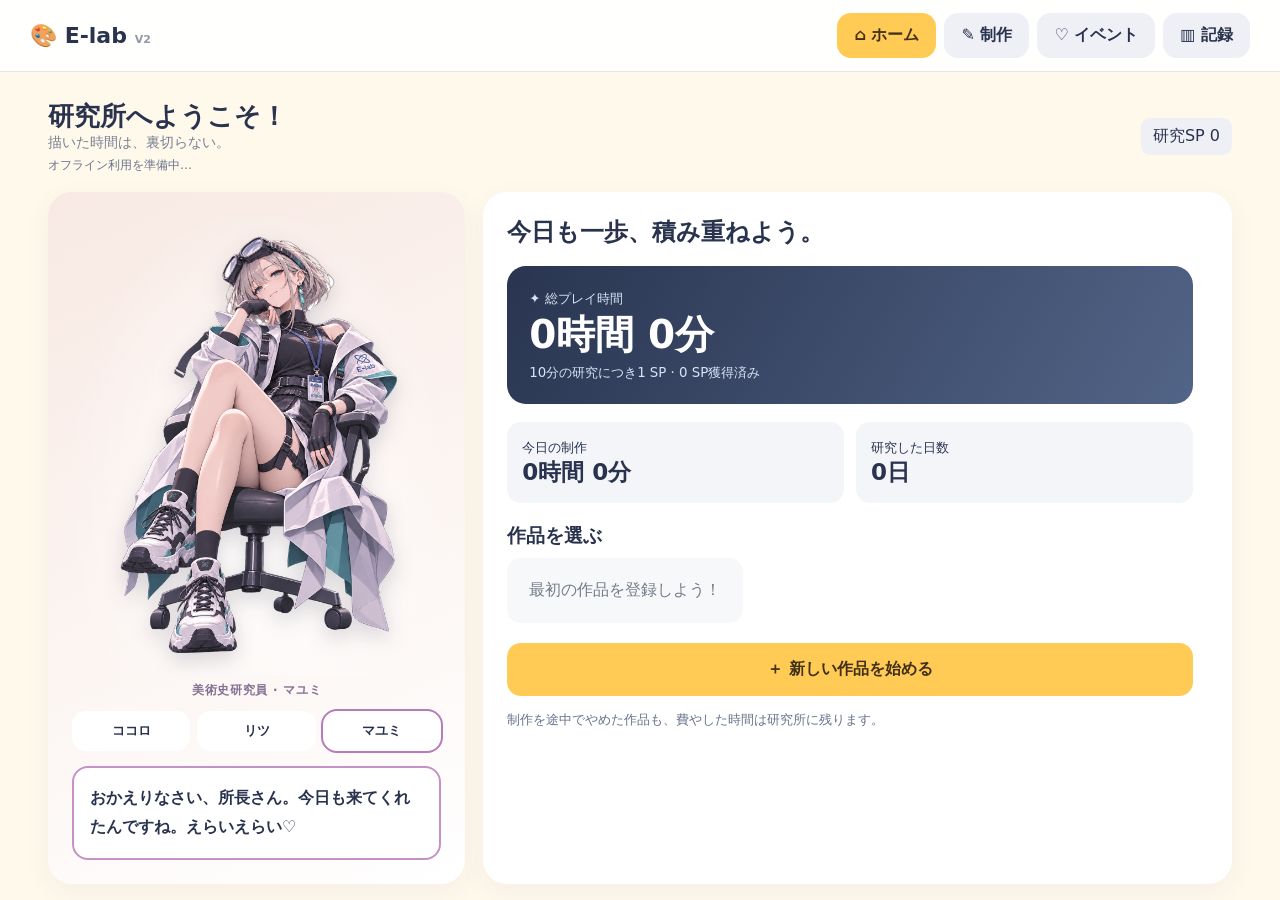
==== commit ac018162: "Rename base painting phase to 色面 without changing saved phase ID" ====
--- a/v2/index.html
+++ b/v2/index.html
@@ -31,7 +31,7 @@
 <script src="./images.js"></script>
 <script>
 "use strict";
-const KEY="elab-v2-2026",RUN_KEY="elab-v2-active-run",PHASES=[["play","研究","#a898da","実験・模写・観察・練習。迷った時間も研究の一部。"],["rough","ラフ","#efb859","大きなシルエットや構図を決めよう。"],["line","線画","#79a7e4","線の強弱や形の説得力を意識しよう。"],["base","下塗り","#6cc4bd","色分けやベースの色を決めよう。"],["shadow","陰影","#8b92dc","影・光・立体を意識して描こう。"],["finish","仕上げ","#e59ab7","絵全体の視線誘導や仕上がりを確認しよう。"]];
+const KEY="elab-v2-2026",RUN_KEY="elab-v2-active-run",PHASES=[["play","研究","#a898da","実験・模写・観察・練習。迷った時間も研究の一部。"],["rough","ラフ","#efb859","大きなシルエットや構図を決めよう。"],["line","線画","#79a7e4","線の強弱や形の説得力を意識しよう。"],["base","色面","#6cc4bd","色分けやベースの色を決めよう。"],["shadow","陰影","#8b92dc","影・光・立体を意識して描こう。"],["finish","仕上げ","#e59ab7","絵全体の視線誘導や仕上がりを確認しよう。"]];
 const ASSIST=[
  ["ココロ","🌱","あっ！ 所長！ おかえりなさい！ 今日も観察から始めましょう！","./assets/assistants/kokoro-full.png","感性研究員"],
  ["リツ","📘","……所長、今日は何を調べます？ 分からないなら、一緒に確かめましょう。","./assets/assistants/ritsu-full.png","分析研究員"],
@@ -326,7 +326,7 @@
  try{
   const registration=await navigator.serviceWorker.register("./sw.js",{scope:"./"});
   await navigator.serviceWorker.ready;
-  const cache=await caches.open("elab-v2-shell-2026-11-09-kokoro-home-3");
+  const cache=await caches.open("elab-v2-shell-2026-11-10-color-plane");
   const paths=["./","./index.html","./images.js",...ASSIST.map(a=>a[3])];
   const entries=await Promise.all(paths.map(p=>cache.match(new URL(p,document.baseURI).href)));
   if(entries.every(Boolean)){status.className="offline-status ready";status.textContent=navigator.onLine?"✓ オフライン利用の準備完了":"✓ オフラインで利用中"}
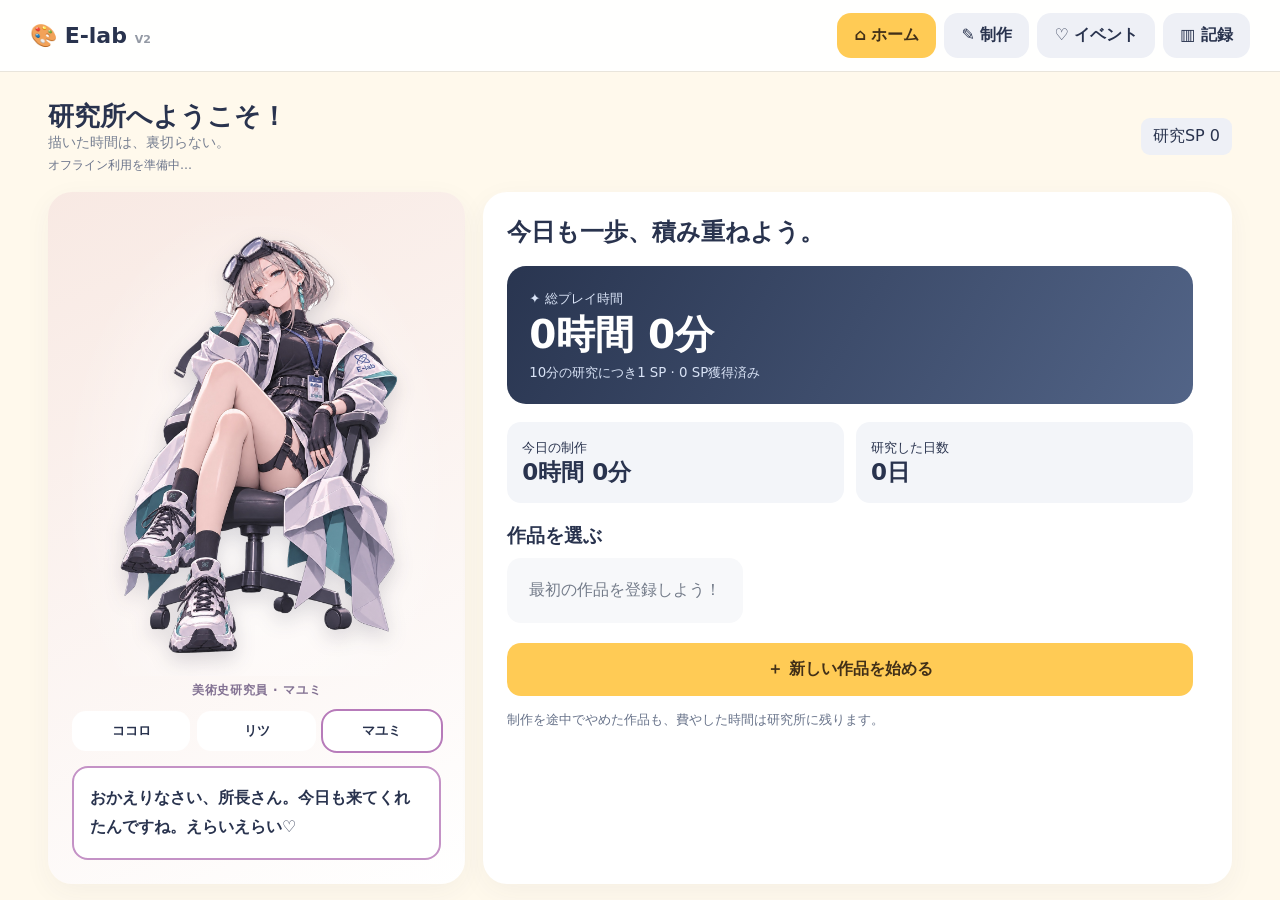
==== commit c6eeadf8: "Enable active timer resume and safe project rename" ====
--- a/v2/index.html
+++ b/v2/index.html
@@ -19,13 +19,13 @@
 .main .assistant-panel{height:100%;min-height:0;align-self:stretch;flex-shrink:0}
 .main #contentPanel{min-height:0;max-height:100%;overflow-y:auto;overflow-x:hidden;overscroll-behavior:contain;-webkit-overflow-scrolling:touch;scrollbar-gutter:stable}
 @media(max-width:760px){body{height:auto;overflow:auto}.main{height:auto;display:block;overflow:visible;padding-bottom:70px}.main .layout{display:grid}.main .assistant-panel{height:300px;min-height:300px}.main #contentPanel{max-height:none;overflow:visible}.layout{grid-template-columns:1fr}.assistant-panel{height:300px;min-height:300px}.avatar{font-size:64px}.panel{padding:17px}.top{gap:6px}.nav{padding:9px}.phases{grid-template-columns:repeat(2,1fr)}}
-.snapshot-stage{position:relative;max-width:100%;touch-action:pan-y;user-select:none}.snapshot-stage img{max-height:360px;object-fit:contain}.snapshot-strip{display:flex;gap:9px;overflow-x:auto;padding:9px 0;scroll-snap-type:x mandatory}.snapshot-thumb{flex:0 0 86px;border:2px solid transparent;background:#f2f3f8;border-radius:12px;padding:3px;scroll-snap-align:start}.snapshot-thumb.selected{border-color:#e9ae35}.snapshot-thumb img{width:100%;height:68px;object-fit:cover;border-radius:8px}.snapshot-thumb small{font-size:10px;display:block;white-space:nowrap;overflow:hidden;text-overflow:ellipsis}.snapshot-actions{display:flex;gap:9px;align-items:center;justify-content:center;margin:9px 0}.snapshot-actions button{padding:8px 14px;background:#edf0f5}.snapshot-actions button:disabled{opacity:.35}.snapshot-status{text-align:center;font-size:12px;color:#68758c}.gallery{display:flex;overflow-x:auto;gap:13px;scroll-snap-type:x mandatory;padding-bottom:6px}.gallery>.art{flex:0 0 clamp(145px,25%,220px);scroll-snap-align:start}
+.recovery-shade{position:fixed;inset:0;z-index:9999;background:#181b2a99;display:grid;place-items:center;padding:18px}.recovery-dialog{background:#fff;color:#29334e;border-radius:20px;padding:25px;width:min(440px,100%);box-shadow:0 20px 65px #10142155}.recovery-dialog h2{font-size:20px}.recovery-dialog p{line-height:1.7}.recovery-dialog .recovery-choices{display:grid;gap:9px}.recovery-dialog button{padding:13px;text-align:center}.recovery-dialog .continue{background:#ffcb55;color:#423018}.recovery-dialog .save{background:#edf0f5}.recovery-dialog .discard{background:#fff0ed;color:#a13a34}.snapshot-stage{position:relative;max-width:100%;touch-action:pan-y;user-select:none}.snapshot-stage img{max-height:360px;object-fit:contain}.snapshot-strip{display:flex;gap:9px;overflow-x:auto;padding:9px 0;scroll-snap-type:x mandatory}.snapshot-thumb{flex:0 0 86px;border:2px solid transparent;background:#f2f3f8;border-radius:12px;padding:3px;scroll-snap-align:start}.snapshot-thumb.selected{border-color:#e9ae35}.snapshot-thumb img{width:100%;height:68px;object-fit:cover;border-radius:8px}.snapshot-thumb small{font-size:10px;display:block;white-space:nowrap;overflow:hidden;text-overflow:ellipsis}.snapshot-actions{display:flex;gap:9px;align-items:center;justify-content:center;margin:9px 0}.snapshot-actions button{padding:8px 14px;background:#edf0f5}.snapshot-actions button:disabled{opacity:.35}.snapshot-status{text-align:center;font-size:12px;color:#68758c}.gallery{display:flex;overflow-x:auto;gap:13px;scroll-snap-type:x mandatory;padding-bottom:6px}.gallery>.art{flex:0 0 clamp(145px,25%,220px);scroll-snap-align:start}
 </style></head><body>
 <header class="top"><div class="brand">🎨 E-lab <small style="font-size:11px;color:#9399a4">V2</small></div><button class="nav active" data-tab="home">⌂ ホーム</button><button class="nav" data-tab="work">✎ 制作</button><button class="nav" data-tab="events">♡ イベント</button><button class="nav" data-tab="records">▥ 記録</button></header>
 <main class="main" id="appMain"><div class="banner"><div><h1 id="pageTitle">研究所へようこそ！</h1><div class="sub">描いた時間は、裏切らない。</div><div class="offline-status" id="offlineStatus" role="status" aria-live="polite">オフライン利用を準備中…</div></div><span class="pill" id="spHeader">研究SP 0</span></div>
 <div class="layout"><aside class="panel assistant-panel" id="assistantPanel"><div class="avatar" id="avatar"><img class="assistant-image" data-assistant-image="0" alt="E-lab研究員 ココロ" src="./assets/assistants/kokoro-full.png" decoding="async"><img class="assistant-image" data-assistant-image="1" alt="E-lab研究員 リツ" src="./assets/assistants/ritsu-full.png" decoding="async"><img class="assistant-image active" data-assistant-image="2" alt="E-lab研究員 マユミ" src="./assets/assistants/mayumi-full.png" decoding="async" fetchpriority="high"><span class="assistant-fallback" id="assistantFallback" aria-hidden="true">💜</span></div><div><div class="assistant-role" id="assistantRole">美術史担当 · マユミ</div><div class="assist-buttons" id="assistButtons"></div><div class="bubble" id="bubble">所長さん、今日もえらいえらい♡</div></div></aside>
 <div class="panel" id="contentPanel"><section id="home" class="section visible"><h2>今日も一歩、積み重ねよう。</h2><div class="stat"><small>✦ 総プレイ時間</small><b id="totalTime">0時間 0分</b><small id="homeSummary">研究はここから始まる。</small></div><div class="stats"><div class="smallstat"><small>今日の制作</small><strong id="todayTime">0分</strong></div><div class="smallstat"><small>研究した日数</small><strong id="activeDays">0日</strong></div></div><h3>作品を選ぶ</h3><div class="gallery" id="gallery"></div><button class="primary" id="newProject">＋ 新しい作品を始める</button><p class="note">制作を途中でやめた作品も、費やした時間は研究所に残ります。</p></section>
-<section id="work" class="section"><p class="note" style="margin:0 0 14px">🎨 制作ワークスペース · 工程を選んで時間を積み上げよう</p><h2 id="workTitle">制作する作品を選ぼう</h2><div id="snapshotStage" class="snapshot-stage"><img id="workImage" class="work-image hidden" alt="制作中の作品"></div><div id="workNoImage" class="empty">画像なしでも制作時間を記録できます</div><div class="snapshot-actions"><button type="button" id="snapshotNewer" aria-label="新しい画像へ">← 新しい</button><span id="snapshotPosition" class="snapshot-status">画像なし</span><button type="button" id="snapshotOlder" aria-label="古い画像へ">古い →</button></div><div id="snapshotStrip" class="snapshot-strip" aria-label="制作過程の画像履歴"></div><div class="snapshot-actions"><button type="button" id="snapshotDelete" class="secondary danger" disabled>選択中の画像を削除</button></div><p id="snapshotNote" class="snapshot-status">新しい画像が左。右へスワイプすると最新に戻ります。</p><div class="row" style="margin:12px 0"><label class="file">画像を登録・更新<input id="imageInput" type="file" accept="image/*"></label><button class="secondary compact" id="backGallery">別の作品を選ぶ</button></div><h3>工程を選ぶ</h3><div class="phases" id="phases"></div><p class="note" id="guide"></p><div class="clock"><span>⏱ この作品の累計制作時間</span><strong id="timer">00:00:00</strong><div class="sub" id="timerStatus">停止中・保存済み</div><div class="sub" style="margin-top:7px">今回の制作：<strong id="sessionTimer" style="font-size:16px">00:00:00</strong></div><button class="primary" id="toggleTimer">▶ スタート</button><p class="note" style="margin:9px 0 0">停止すると制作時間が自動保存されます。</p></div><h3>この作品の工程別時間</h3><div class="progress" id="projectProgress"></div><div class="phase-summary" id="projectBreakdown" aria-label="工程別の保存済み時間"></div><p class="note" id="progressHint">数字は保存時に更新。バーは計測中も成長します。</p><div class="row" style="margin-top:18px"><button class="secondary" id="completeProject">作品を完成にする</button><button class="secondary" id="reopenProject">制作中に戻す</button><button class="secondary danger" id="deleteProject">作品を削除</button></div><div id="notice" role="status"></div></section>
+<section id="work" class="section"><p class="note" style="margin:0 0 14px">🎨 制作ワークスペース · 工程を選んで時間を積み上げよう</p><div class="row" style="align-items:center;margin-bottom:12px"><h2 id="workTitle" style="margin:0">制作する作品を選ぼう</h2><button class="secondary compact" id="renameProject" type="button">名前を変更</button></div><div id="snapshotStage" class="snapshot-stage"><img id="workImage" class="work-image hidden" alt="制作中の作品"></div><div id="workNoImage" class="empty">画像なしでも制作時間を記録できます</div><div class="snapshot-actions"><button type="button" id="snapshotNewer" aria-label="新しい画像へ">← 新しい</button><span id="snapshotPosition" class="snapshot-status">画像なし</span><button type="button" id="snapshotOlder" aria-label="古い画像へ">古い →</button></div><div id="snapshotStrip" class="snapshot-strip" aria-label="制作過程の画像履歴"></div><div class="snapshot-actions"><button type="button" id="snapshotDelete" class="secondary danger" disabled>選択中の画像を削除</button></div><p id="snapshotNote" class="snapshot-status">新しい画像が左。右へスワイプすると最新に戻ります。</p><div class="row" style="margin:12px 0"><label class="file">画像を登録・更新<input id="imageInput" type="file" accept="image/*"></label><button class="secondary compact" id="backGallery">別の作品を選ぶ</button></div><h3>工程を選ぶ</h3><div class="phases" id="phases"></div><p class="note" id="guide"></p><div class="clock"><span>⏱ この作品の累計制作時間</span><strong id="timer">00:00:00</strong><div class="sub" id="timerStatus">停止中・保存済み</div><div class="sub" style="margin-top:7px">今回の制作：<strong id="sessionTimer" style="font-size:16px">00:00:00</strong></div><button class="primary" id="toggleTimer">▶ スタート</button><p class="note" style="margin:9px 0 0">停止すると制作時間が自動保存されます。</p></div><h3>この作品の工程別時間</h3><div class="progress" id="projectProgress"></div><div class="phase-summary" id="projectBreakdown" aria-label="工程別の保存済み時間"></div><p class="note" id="progressHint">数字は保存時に更新。バーは計測中も成長します。</p><div class="row" style="margin-top:18px"><button class="secondary" id="completeProject">作品を完成にする</button><button class="secondary" id="reopenProject">制作中に戻す</button><button class="secondary danger" id="deleteProject">作品を削除</button></div><div id="notice" role="status"></div></section>
 <section id="events" class="section"><h2>助手との研究イベント</h2><p class="note">SPは制作時間で獲得。今は小さなイベントツリーの試作です。</p><div class="stat"><small>現在の研究SP</small><b id="eventSp">0</b></div><div id="eventsList"></div></section>
 <section id="records" class="section"><h2>研究記録</h2><div class="stat"><small>全作品・全工程の累積時間</small><b id="recordTotal">0時間 0分</b></div><h3>工程別の累積時間</h3><div id="phaseStats"></div><h3>最近の研究</h3><div id="recentSessions"></div><h3>研究SP会計</h3><p class="note" id="spAccounting">SPの収支を表示します。</p><div id="spTransactions"></div><h3>バックアップ</h3><div class="row"><button class="secondary" id="export">完全バックアップJSONを保存</button><label class="file">バックアップJSONを復元<input type="file" id="importFile" accept=".json,application/json"></label></div><p class="note">V2専用形式。旧E-labのデータ移行は行いません。画像は別の保存領域で管理し、完全バックアップJSONにまとめます。書き出し後はiPadの「ファイル」への保存を確認してください。</p></section></div></div></main>
 <script src="./images.js"></script>
@@ -111,12 +111,27 @@
   if(!pending)return;
   const valid=Number.isFinite(pending.start)&&pending.start>0&&pending.start<=Date.now()&&typeof pending.id==="string"&&typeof pending.projectId==="string"&&PHASES.some(p=>p[0]===pending.phase);
   if(!valid){alert("不正な計測情報を検出しました。記録を変更せずに停止します。");return}
-  const elapsed=(Date.now()-pending.start)/1000;
-  const choice=confirm("前回の計測が終了していません。\\n最後の工程で "+clock(elapsed)+" 経過しています。\\n\\nOK：この時間を記録して終了\\nキャンセル：記録せずに終了");
-  if(!commitRun(null,choice?makeEntry(pending,Date.now()):null)){
-    alert("復元の保存に失敗しました。再読み込み後にやり直せます。");return;
-  }
-  clearRun();viewSeconds=0;
+  // Keep pending start time and session ID intact when continuing; never save it twice.
+  const shade=el("div","recovery-shade"),dialog=el("div","recovery-dialog");
+  dialog.setAttribute("role","dialog");dialog.setAttribute("aria-modal","true");dialog.setAttribute("aria-labelledby","recoveryTitle");
+  const title=el("h2","","計測を続けますか？");title.id="recoveryTitle";
+  const detail=el("p","","前回の計測が続いています。最後の工程から "+clock((Date.now()-pending.start)/1000)+" 経過しています。");
+  const choices=el("div","recovery-choices");
+  const resume=el("button","continue","▶ 計測を続ける"),finish=el("button","save","■ 記録して終了"),discard=el("button","discard","記録せずに終了");
+  function finishRecovery(action){
+    if(action==="continue"){
+      if(!data.projects.some(p=>p.id===pending.projectId)){alert("計測対象の作品が見つかりません。記録して終了するか、破棄してください。");return}
+      running=pending;projectId=pending.projectId;phase=pending.phase;viewSeconds=Math.max(0,(Date.now()-(pending.sessionStart||pending.start))/1000);
+      shade.remove();navigate("work");return;
+    }
+    if(!commitRun(null,action==="save"?makeEntry(pending,Date.now()):null)){
+      alert("計測情報を保存できません。再読み込み後にやり直せます。");return;
+    }
+    clearRun();viewSeconds=0;shade.remove();render();
+  }
+  resume.onclick=()=>finishRecovery("continue");finish.onclick=()=>finishRecovery("save");
+  discard.onclick=()=>{if(confirm("この計測中の時間を記録せず終了しますか？"))finishRecovery("discard")};
+  choices.append(resume,finish,discard);dialog.append(title,detail,choices);shade.append(dialog);document.body.append(shade);resume.focus();
 }
 function selectPhase(id){
   if(id===phase)return;
@@ -280,7 +295,7 @@
  if(!ledger().length)tx.append(el("div","note","SPの支出・ボーナス履歴はまだありません"));
 }
 function render(){renderAssistant();const t=total();$("totalTime").textContent=duration(t);$("homeSummary").textContent="10分の研究につき1 SP · "+earned()+" SP獲得済み";const today=new Date().toLocaleDateString("sv-SE");const todaySessions=data.sessions.filter(s=>new Date(s.start).toLocaleDateString("sv-SE")===today);$("todayTime").textContent=duration(sum(todaySessions));$("activeDays").textContent=new Set(data.sessions.map(s=>new Date(s.start).toLocaleDateString("sv-SE"))).size+"日";$("spHeader").textContent="研究SP "+sp();renderGallery();renderWork();renderEvents();renderRecords()}
-document.querySelectorAll(".nav").forEach(b=>b.onclick=()=>navigate(b.dataset.tab));$("newProject").onclick=()=>{if(running)stop();const name=prompt("作品の名前を入力","無題の研究");if(name===null)return;const p={id:uid(),name:name.trim()||"無題の研究",image:null,complete:false,created:new Date().toISOString()};data.projects.push(p);projectId=p.id;save();navigate("work")};$("backGallery").onclick=()=>{if(running)stop();navigate("home")};$("toggleTimer").onclick=()=>running?stop():start();$("completeProject").onclick=()=>{if(!project())return;project().complete=true;save();navigate("home")};$("reopenProject").onclick=()=>{if(!project())return;project().complete=false;save();render()};$("deleteProject").onclick=()=>{const p=project();if(!p||running)return;if(!confirm("作品「"+p.name+"」を削除しますか？\\n作品の画像は消えますが、制作時間は研究所に残ります。"))return;const old=data.projects;data.projects=old.filter(x=>x.id!==p.id);if(save()){const removedId=p.id;projectId=null;navigate("home");ElabV2Images.removeProject(removedId).then(refreshSnapshots).catch(e=>alert("作品は削除しましたが画像の整理が完了しませんでした: "+e.message))}else data.projects=old};$("imageInput").onchange=async e=>{const file=e.target.files?.[0],pid=projectId;e.target.value="";if(file&&pid)await addSnapshot(file,pid)};
+document.querySelectorAll(".nav").forEach(b=>b.onclick=()=>navigate(b.dataset.tab));$("newProject").onclick=()=>{if(running)stop();const name=prompt("作品の名前を入力","無題の研究");if(name===null)return;const p={id:uid(),name:name.trim()||"無題の研究",image:null,complete:false,created:new Date().toISOString()};data.projects.push(p);projectId=p.id;save();navigate("work")};$("renameProject").onclick=()=>{const p=project();if(!p)return;const proposed=prompt("作品の名前を変更",p.name);if(proposed===null)return;const next=proposed.trim();if(!next){alert("作品名を入力してください。");return}if(next===p.name)return;const before=p.name;p.name=next;if(!save()){p.name=before;return}render()};$("backGallery").onclick=()=>{if(running)stop();navigate("home")};$("toggleTimer").onclick=()=>running?stop():start();$("completeProject").onclick=()=>{if(!project())return;project().complete=true;save();navigate("home")};$("reopenProject").onclick=()=>{if(!project())return;project().complete=false;save();render()};$("deleteProject").onclick=()=>{const p=project();if(!p||running)return;if(!confirm("作品「"+p.name+"」を削除しますか？\\n作品の画像は消えますが、制作時間は研究所に残ります。"))return;const old=data.projects;data.projects=old.filter(x=>x.id!==p.id);if(save()){const removedId=p.id;projectId=null;navigate("home");ElabV2Images.removeProject(removedId).then(refreshSnapshots).catch(e=>alert("作品は削除しましたが画像の整理が完了しませんでした: "+e.message))}else data.projects=old};$("imageInput").onchange=async e=>{const file=e.target.files?.[0],pid=projectId;e.target.value="";if(file&&pid)await addSnapshot(file,pid)};
 $("snapshotDelete").onclick=deleteSelectedSnapshot;$("snapshotOlder").onclick=()=>shiftSnapshot(1);$("snapshotNewer").onclick=()=>shiftSnapshot(-1);
 let touchX=null;$("snapshotStage").addEventListener("touchstart",e=>{touchX=e.touches[0]?.clientX??null},{passive:true});$("snapshotStage").addEventListener("touchend",e=>{if(touchX===null)return;const d=(e.changedTouches[0]?.clientX??touchX)-touchX;touchX=null;if(Math.abs(d)>45)shiftSnapshot(d<0?1:-1)},{passive:true});
 
@@ -326,7 +341,7 @@
  try{
   const registration=await navigator.serviceWorker.register("./sw.js",{scope:"./"});
   await navigator.serviceWorker.ready;
-  const cache=await caches.open("elab-v2-shell-2026-11-10-color-plane");
+  const cache=await caches.open("elab-v2-shell-2026-11-10-recovery-rename");
   const paths=["./","./index.html","./images.js",...ASSIST.map(a=>a[3])];
   const entries=await Promise.all(paths.map(p=>cache.match(new URL(p,document.baseURI).href)));
   if(entries.every(Boolean)){status.className="offline-status ready";status.textContent=navigator.onLine?"✓ オフライン利用の準備完了":"✓ オフラインで利用中"}
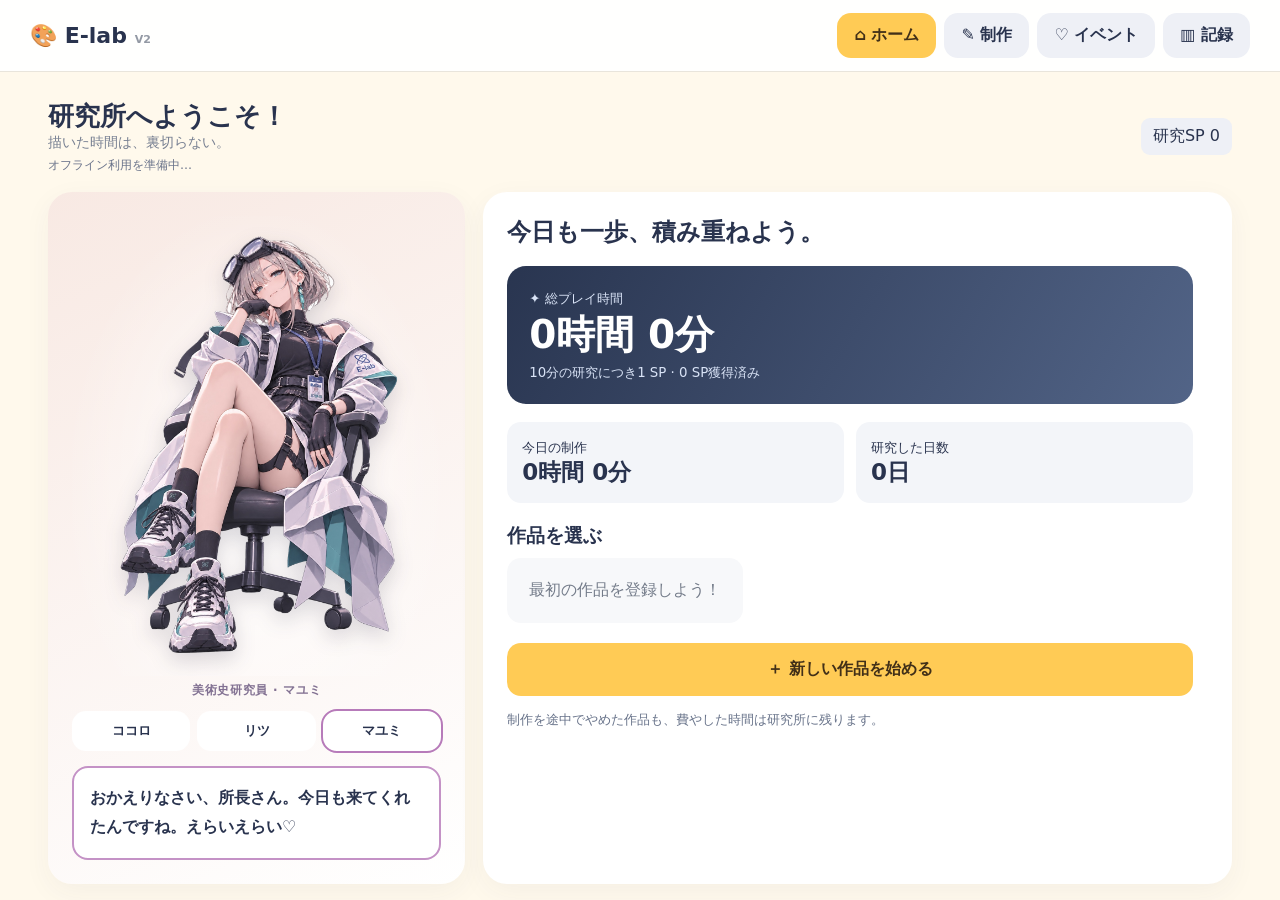
==== commit bd85281b: "Award per-project silver and gold milestones with congratulatory assistant dialogue" ====
--- a/v2/index.html
+++ b/v2/index.html
@@ -19,14 +19,14 @@
 .main .assistant-panel{height:100%;min-height:0;align-self:stretch;flex-shrink:0}
 .main #contentPanel{min-height:0;max-height:100%;overflow-y:auto;overflow-x:hidden;overscroll-behavior:contain;-webkit-overflow-scrolling:touch;scrollbar-gutter:stable}
 @media(max-width:760px){body{height:auto;overflow:auto}.main{height:auto;display:block;overflow:visible;padding-bottom:70px}.main .layout{display:grid}.main .assistant-panel{height:300px;min-height:300px}.main #contentPanel{max-height:none;overflow:visible}.layout{grid-template-columns:1fr}.assistant-panel{height:300px;min-height:300px}.avatar{font-size:64px}.panel{padding:17px}.top{gap:6px}.nav{padding:9px}.phases{grid-template-columns:repeat(2,1fr)}}
-.recovery-shade{position:fixed;inset:0;z-index:9999;background:#181b2a99;display:grid;place-items:center;padding:18px}.recovery-dialog{background:#fff;color:#29334e;border-radius:20px;padding:25px;width:min(440px,100%);box-shadow:0 20px 65px #10142155}.recovery-dialog h2{font-size:20px}.recovery-dialog p{line-height:1.7}.recovery-dialog .recovery-choices{display:grid;gap:9px}.recovery-dialog button{padding:13px;text-align:center}.recovery-dialog .continue{background:#ffcb55;color:#423018}.recovery-dialog .save{background:#edf0f5}.recovery-dialog .discard{background:#fff0ed;color:#a13a34}.snapshot-stage{position:relative;max-width:100%;touch-action:pan-y;user-select:none}.snapshot-stage img{max-height:360px;object-fit:contain}.snapshot-strip{display:flex;gap:9px;overflow-x:auto;padding:9px 0;scroll-snap-type:x mandatory}.snapshot-thumb{flex:0 0 86px;border:2px solid transparent;background:#f2f3f8;border-radius:12px;padding:3px;scroll-snap-align:start}.snapshot-thumb.selected{border-color:#e9ae35}.snapshot-thumb img{width:100%;height:68px;object-fit:cover;border-radius:8px}.snapshot-thumb small{font-size:10px;display:block;white-space:nowrap;overflow:hidden;text-overflow:ellipsis}.snapshot-actions{display:flex;gap:9px;align-items:center;justify-content:center;margin:9px 0}.snapshot-actions button{padding:8px 14px;background:#edf0f5}.snapshot-actions button:disabled{opacity:.35}.snapshot-status{text-align:center;font-size:12px;color:#68758c}.gallery{display:flex;overflow-x:auto;gap:13px;scroll-snap-type:x mandatory;padding-bottom:6px}.gallery>.art{flex:0 0 clamp(145px,25%,220px);scroll-snap-align:start}
+.recovery-shade{position:fixed;inset:0;z-index:9999;background:#181b2a99;display:grid;place-items:center;padding:18px}.recovery-dialog{background:#fff;color:#29334e;border-radius:20px;padding:25px;width:min(440px,100%);box-shadow:0 20px 65px #10142155}.recovery-dialog h2{font-size:20px}.recovery-dialog p{line-height:1.7}.recovery-dialog .recovery-choices{display:grid;gap:9px}.recovery-dialog button{padding:13px;text-align:center}.recovery-dialog .continue{background:#ffcb55;color:#423018}.recovery-dialog .save{background:#edf0f5}.recovery-dialog .discard{background:#fff0ed;color:#a13a34}.research-group{margin:14px 0;border:1px solid #e6e9f0;border-radius:17px;background:#f7f8fb;overflow:hidden}.research-group>summary{padding:17px 16px;font-weight:900;cursor:pointer;display:flex;justify-content:space-between;align-items:center;gap:12px;list-style:none}.research-group>summary::-webkit-details-marker{display:none}.research-group>summary:before{content:"▸";color:#b08331}.research-group[open]>summary:before{content:"▾"}.research-group>summary .research-group-name{flex:1}.research-count{font-size:12px;font-weight:800;border-radius:99px;background:#e4e9f4;padding:6px 10px}.research-inner{padding:0 12px 14px}.research-tier{margin:8px 0;background:#fff;border-radius:13px;border:1px solid #e3e6ef;overflow:hidden}.research-tier>summary{padding:12px;cursor:pointer;font-weight:800;display:flex;justify-content:space-between}.research-cards{padding:8px;display:grid;grid-template-columns:repeat(auto-fit,minmax(220px,1fr));gap:10px}.research-card{background:#f8f9fc;border:1px solid #e0e4ef;border-radius:14px;padding:14px;min-width:0;display:flex;flex-direction:column;gap:9px}.research-card.unlocked{border:2px solid #e8ad35;background:#fff8df}.research-card h4{margin:0;font-size:15px}.research-card .research-sub{font-size:12px;color:#657189}.research-card button{width:100%;padding:10px;background:#ffcb55;color:#483714}.research-card button:disabled{background:#e7eaf1;color:#9b9fb0}.research-card .research-body{white-space:pre-wrap;background:#fff;border-radius:10px;padding:11px;line-height:1.75;font-size:13px}.research-card .research-memo{font-size:12px;line-height:1.6;color:#526482}.research-card a{font-size:12px;color:#4165a3;overflow-wrap:anywhere}.research-card .research-lock{font-size:12px;color:#7b8397}.milestone-star{border:1px solid #d5d9e4;background:#f0f2f7;color:#9ba4b4;padding:7px 12px;font-weight:900;white-space:nowrap;display:inline-flex;align-items:center;gap:5px}.milestone-star.silver{background:linear-gradient(120deg,#e7edf6,#b9c4d7);color:#43516a;border-color:#b3bfd2}.milestone-star.gold{background:linear-gradient(120deg,#ffebac,#efb846);color:#72501a;border-color:#e3aa34}.milestone-star:disabled{opacity:.55;cursor:default}.milestone-progress{margin:12px auto 4px;max-width:580px;text-align:left}.milestone-track{background:#dce2ed;border-radius:20px;height:9px;overflow:hidden;margin:7px 0}.milestone-fill{height:100%;background:#bbc4d5;border-radius:20px;transition:width .25s}.milestone-fill.silver{background:#a2aec2}.milestone-fill.gold{background:#deb04a}.milestone-hint{font-size:12px;color:#67738d;display:flex;justify-content:space-between;gap:6px}.milestone-celebrate{position:fixed;inset:0;background:#171c2db8;z-index:10000;display:grid;place-items:center;padding:16px}.milestone-dialog{width:min(520px,100%);max-height:85dvh;overflow:auto;border-radius:22px;background:#fff9f0;padding:24px;box-shadow:0 16px 70px #1519275c;text-align:center}.milestone-dialog .hero-star{font-size:60px;line-height:1.25;display:block}.milestone-dialog h2{margin:10px 0 8px}.milestone-dialog .milestone-quotes{text-align:left;display:grid;gap:9px;margin:17px 0}.milestone-dialog .milestone-quote{border-radius:13px;padding:12px 14px;background:#fff;border:1px solid #ede8dd;line-height:1.7}.milestone-dialog .milestone-quote strong{display:block;font-size:13px;margin-bottom:2px}.milestone-dialog .close-celebration{width:100%;padding:14px;background:#ffcb55}.snapshot-stage{position:relative;max-width:100%;touch-action:pan-y;user-select:none}.snapshot-stage img{max-height:360px;object-fit:contain}.snapshot-strip{display:flex;gap:9px;overflow-x:auto;padding:9px 0;scroll-snap-type:x mandatory}.snapshot-thumb{flex:0 0 86px;border:2px solid transparent;background:#f2f3f8;border-radius:12px;padding:3px;scroll-snap-align:start}.snapshot-thumb.selected{border-color:#e9ae35}.snapshot-thumb img{width:100%;height:68px;object-fit:cover;border-radius:8px}.snapshot-thumb small{font-size:10px;display:block;white-space:nowrap;overflow:hidden;text-overflow:ellipsis}.snapshot-actions{display:flex;gap:9px;align-items:center;justify-content:center;margin:9px 0}.snapshot-actions button{padding:8px 14px;background:#edf0f5}.snapshot-actions button:disabled{opacity:.35}.snapshot-status{text-align:center;font-size:12px;color:#68758c}.gallery{display:flex;overflow-x:auto;gap:13px;scroll-snap-type:x mandatory;padding-bottom:6px}.gallery>.art{flex:0 0 clamp(145px,25%,220px);scroll-snap-align:start}
 </style></head><body>
 <header class="top"><div class="brand">🎨 E-lab <small style="font-size:11px;color:#9399a4">V2</small></div><button class="nav active" data-tab="home">⌂ ホーム</button><button class="nav" data-tab="work">✎ 制作</button><button class="nav" data-tab="events">♡ イベント</button><button class="nav" data-tab="records">▥ 記録</button></header>
 <main class="main" id="appMain"><div class="banner"><div><h1 id="pageTitle">研究所へようこそ！</h1><div class="sub">描いた時間は、裏切らない。</div><div class="offline-status" id="offlineStatus" role="status" aria-live="polite">オフライン利用を準備中…</div></div><span class="pill" id="spHeader">研究SP 0</span></div>
 <div class="layout"><aside class="panel assistant-panel" id="assistantPanel"><div class="avatar" id="avatar"><img class="assistant-image" data-assistant-image="0" alt="E-lab研究員 ココロ" src="./assets/assistants/kokoro-full.png" decoding="async"><img class="assistant-image" data-assistant-image="1" alt="E-lab研究員 リツ" src="./assets/assistants/ritsu-full.png" decoding="async"><img class="assistant-image active" data-assistant-image="2" alt="E-lab研究員 マユミ" src="./assets/assistants/mayumi-full.png" decoding="async" fetchpriority="high"><span class="assistant-fallback" id="assistantFallback" aria-hidden="true">💜</span></div><div><div class="assistant-role" id="assistantRole">美術史担当 · マユミ</div><div class="assist-buttons" id="assistButtons"></div><div class="bubble" id="bubble">所長さん、今日もえらいえらい♡</div></div></aside>
 <div class="panel" id="contentPanel"><section id="home" class="section visible"><h2>今日も一歩、積み重ねよう。</h2><div class="stat"><small>✦ 総プレイ時間</small><b id="totalTime">0時間 0分</b><small id="homeSummary">研究はここから始まる。</small></div><div class="stats"><div class="smallstat"><small>今日の制作</small><strong id="todayTime">0分</strong></div><div class="smallstat"><small>研究した日数</small><strong id="activeDays">0日</strong></div></div><h3>作品を選ぶ</h3><div class="gallery" id="gallery"></div><button class="primary" id="newProject">＋ 新しい作品を始める</button><p class="note">制作を途中でやめた作品も、費やした時間は研究所に残ります。</p></section>
-<section id="work" class="section"><p class="note" style="margin:0 0 14px">🎨 制作ワークスペース · 工程を選んで時間を積み上げよう</p><div class="row" style="align-items:center;margin-bottom:12px"><h2 id="workTitle" style="margin:0">制作する作品を選ぼう</h2><button class="secondary compact" id="renameProject" type="button">名前を変更</button></div><div id="snapshotStage" class="snapshot-stage"><img id="workImage" class="work-image hidden" alt="制作中の作品"></div><div id="workNoImage" class="empty">画像なしでも制作時間を記録できます</div><div class="snapshot-actions"><button type="button" id="snapshotNewer" aria-label="新しい画像へ">← 新しい</button><span id="snapshotPosition" class="snapshot-status">画像なし</span><button type="button" id="snapshotOlder" aria-label="古い画像へ">古い →</button></div><div id="snapshotStrip" class="snapshot-strip" aria-label="制作過程の画像履歴"></div><div class="snapshot-actions"><button type="button" id="snapshotDelete" class="secondary danger" disabled>選択中の画像を削除</button></div><p id="snapshotNote" class="snapshot-status">新しい画像が左。右へスワイプすると最新に戻ります。</p><div class="row" style="margin:12px 0"><label class="file">画像を登録・更新<input id="imageInput" type="file" accept="image/*"></label><button class="secondary compact" id="backGallery">別の作品を選ぶ</button></div><h3>工程を選ぶ</h3><div class="phases" id="phases"></div><p class="note" id="guide"></p><div class="clock"><span>⏱ この作品の累計制作時間</span><strong id="timer">00:00:00</strong><div class="sub" id="timerStatus">停止中・保存済み</div><div class="sub" style="margin-top:7px">今回の制作：<strong id="sessionTimer" style="font-size:16px">00:00:00</strong></div><button class="primary" id="toggleTimer">▶ スタート</button><p class="note" style="margin:9px 0 0">停止すると制作時間が自動保存されます。</p></div><h3>この作品の工程別時間</h3><div class="progress" id="projectProgress"></div><div class="phase-summary" id="projectBreakdown" aria-label="工程別の保存済み時間"></div><p class="note" id="progressHint">数字は保存時に更新。バーは計測中も成長します。</p><div class="row" style="margin-top:18px"><button class="secondary" id="completeProject">作品を完成にする</button><button class="secondary" id="reopenProject">制作中に戻す</button><button class="secondary danger" id="deleteProject">作品を削除</button></div><div id="notice" role="status"></div></section>
-<section id="events" class="section"><h2>助手との研究イベント</h2><p class="note">SPは制作時間で獲得。今は小さなイベントツリーの試作です。</p><div class="stat"><small>現在の研究SP</small><b id="eventSp">0</b></div><div id="eventsList"></div></section>
+<section id="work" class="section"><p class="note" style="margin:0 0 14px">🎨 制作ワークスペース · 工程を選んで時間を積み上げよう</p><div class="row" style="align-items:center;margin-bottom:12px"><h2 id="workTitle" style="margin:0">制作する作品を選ぼう</h2><button id="milestoneStar" type="button" class="milestone-star" disabled aria-label="制作時間の達成星">☆ 星を目指そう</button><button class="secondary compact" id="renameProject" type="button">名前を変更</button></div><div id="snapshotStage" class="snapshot-stage"><img id="workImage" class="work-image hidden" alt="制作中の作品"></div><div id="workNoImage" class="empty">画像なしでも制作時間を記録できます</div><div class="snapshot-actions"><button type="button" id="snapshotNewer" aria-label="新しい画像へ">← 新しい</button><span id="snapshotPosition" class="snapshot-status">画像なし</span><button type="button" id="snapshotOlder" aria-label="古い画像へ">古い →</button></div><div id="snapshotStrip" class="snapshot-strip" aria-label="制作過程の画像履歴"></div><div class="snapshot-actions"><button type="button" id="snapshotDelete" class="secondary danger" disabled>選択中の画像を削除</button></div><p id="snapshotNote" class="snapshot-status">新しい画像が左。右へスワイプすると最新に戻ります。</p><div class="row" style="margin:12px 0"><label class="file">画像を登録・更新<input id="imageInput" type="file" accept="image/*"></label><button class="secondary compact" id="backGallery">別の作品を選ぶ</button></div><h3>工程を選ぶ</h3><div class="phases" id="phases"></div><p class="note" id="guide"></p><div class="clock"><span>⏱ この作品の累計制作時間</span><strong id="timer">00:00:00</strong><div class="sub" id="timerStatus">停止中・保存済み</div><div id="milestoneProgress" class="milestone-progress" aria-label="作品の制作時間の達成状況"></div><div class="sub" style="margin-top:7px">今回の制作：<strong id="sessionTimer" style="font-size:16px">00:00:00</strong></div><button class="primary" id="toggleTimer">▶ スタート</button><p class="note" style="margin:9px 0 0">停止すると制作時間が自動保存されます。</p></div><h3>この作品の工程別時間</h3><div class="progress" id="projectProgress"></div><div class="phase-summary" id="projectBreakdown" aria-label="工程別の保存済み時間"></div><p class="note" id="progressHint">数字は保存時に更新。バーは計測中も成長します。</p><div class="row" style="margin-top:18px"><button class="secondary" id="completeProject">作品を完成にする</button><button class="secondary" id="reopenProject">制作中に戻す</button><button class="secondary danger" id="deleteProject">作品を削除</button></div><div id="notice" role="status"></div></section>
+<section id="events" class="section"><h2>助手との研究ツリー</h2><p class="note">制作で獲得したSPを使い、研究を順番に解放。キャラクター・段階ごとに折り畳めます。解放済みの研究はいつでも読み返せます。</p><div class="stat"><small>現在の研究SP</small><b id="eventSp">0</b></div><div id="eventsList"></div></section>
 <section id="records" class="section"><h2>研究記録</h2><div class="stat"><small>全作品・全工程の累積時間</small><b id="recordTotal">0時間 0分</b></div><h3>工程別の累積時間</h3><div id="phaseStats"></div><h3>最近の研究</h3><div id="recentSessions"></div><h3>研究SP会計</h3><p class="note" id="spAccounting">SPの収支を表示します。</p><div id="spTransactions"></div><h3>バックアップ</h3><div class="row"><button class="secondary" id="export">完全バックアップJSONを保存</button><label class="file">バックアップJSONを復元<input type="file" id="importFile" accept=".json,application/json"></label></div><p class="note">V2専用形式。旧E-labのデータ移行は行いません。画像は別の保存領域で管理し、完全バックアップJSONにまとめます。書き出し後はiPadの「ファイル」への保存を確認してください。</p></section></div></div></main>
 <script src="./images.js"></script>
 <script>
@@ -50,6 +50,15 @@
 const sessionSeconds=s=>Math.max(0,Number(s.seconds)||0),sum=sessions=>sessions.reduce((n,s)=>n+sessionSeconds(s),0);
 // Time earnings come from the immutable session history; all other movements are ledger entries.
 const total=()=>sum(data.sessions),earned=()=>Math.floor(total()/600);
+const MILESTONE_HOURS=[5,10];
+const MILESTONE_LINES={
+ 5:[["ココロ","所長、すごいですね！ もう5時間も積み上げたんですよ！"],["リツ","ま、まあ、やるじゃないですか……！ 折り返しですね。"],["マユミ","すごぉい♡ 5時間も頑張ったんですね。えらいえらい♡"]],
+ 10:[["ココロ","10時間達成です！ 所長、やりましたね！ 私まで嬉しくなっちゃいました！"],["リツ","……10時間。これは、ちょっと……すごいですね。認めます。お見事です。"],["マユミ","ああ、もう！ こんなに頑張っちゃって♡ 今日はいっぱい褒めてあげます。よしよし♡"]]
+};
+const projectSavedSeconds=id=>sum(data.sessions.filter(s=>s.projectId===id));
+const projectLiveSeconds=id=>projectSavedSeconds(id)+(running?.projectId===id?Math.max(0,(Date.now()-running.start)/1000):0);
+const milestoneLevel=seconds=>seconds>=36000?10:seconds>=18000?5:0;
+const milestoneQueue=[];let celebrationVisible=false;
 const legacyCost={k1:1,r1:2,m1:3};
 const ledgerValid=x=>x&&typeof x.id==="string"&&typeof x.kind==="string"&&Number.isSafeInteger(x.delta)&&Math.abs(x.delta)<=1000000&&typeof x.at==="string";
 const ledger=()=>Array.isArray(data.spLedger)?data.spLedger:[];
@@ -71,15 +80,26 @@
  render();
 }
 const project=()=>data.projects.find(x=>x.id===projectId),projectSessions=()=>data.sessions.filter(s=>s.projectId===projectId);
-const EVENTS=[{id:"k1",who:0,cost:1,title:"ココロ：消しちゃった絵",body:"あっ、所長！ さっき描いてた絵、なんか違うなーって全部消しちゃったんです。……でも、せっかく描いてた時間はなくならないんですよね。ふふ、変なの。うーん……よしっ！ 次は別の色で描いてみます！ 所長、見ててくださいね！"},{id:"r1",who:1,cost:2,title:"リツ：縮小表示の研究",body:"……所長。そんなことも知らずに研究しているんですか。画面を縮小すると、細部ではなく全体の配置や視線の流れを確認しやすくなるんです。……分からない？ では、同じ絵を大小二つの表示で比べましょう。理解できるまで付き合いますから。"},{id:"m1",who:2,cost:3,title:"マユミ：美術史紀行のはじまり",body:"所長さん、絵の歴史を一緒に旅してみませんか？ たとえばカラヴァッジョの絵では、光が人物だけでなく物語まで浮かび上がらせます。ふふ、昔の画家さんたちの工夫、今の私たちの絵にもつながっているんですよ。"}];
+const RESEARCH_NODES=[{"id":"k2","who":0,"tier":"入門","cost":2,"pre":"k1","title":"スニーカーの構造","sub":"アッパー・ミッドソール・アウトソール","body":"ココロ「まずは上と下に分けると分かりやすいですよ。足を包むアッパー、足裏側のミッドソールとアウトソール。素材が変わる場所には、ちゃんと役割があるんです！」","memo":"観察：側面写真では縫い合わせ・接着の境界を追う。アッパーは布の薄さ、ミッドソールは厚み、アウトソールは接地面の形を描き分ける。","source":"https://www.asics.com/gb/en-gb/running-advice/the-anatomy-of-a-running-shoe/"},{"id":"k3","who":0,"tier":"基礎","cost":3,"pre":"k2","title":"メッシュとニット","sub":"通気性と編み目の表情","body":"ココロ「メッシュは通気性を確保しやすく、ニットは編み方で伸縮やフィット感を調整できます。同じ布っぽいアッパーでも、目の大きさや密度が全然違うんです」","memo":"観察：通気孔の大きさ、つま先と側面での編み密度、光が当たったときの凹凸を比較。すべての靴が同じ素材とは限らない。","source":"https://www.asics.com/gb/en-gb/running-advice/the-anatomy-of-a-running-shoe/"},{"id":"k4","who":0,"tier":"基礎","cost":3,"pre":"k3","title":"補強パーツとTPU","sub":"柔らかい布に骨格を与える","body":"ココロ「布だけでは形を保ちにくい部分に、樹脂の補強が入ることがあります。TPUはその一例。つま先や側面にある光沢の違うパーツ、気づいてました？」","memo":"観察：補強材の境界、ステッチ、半透明の樹脂、布との反射差。すべての補強材がTPU製という意味ではない。","source":"https://www.englandathletics.org/news/exploring-different-types-of-running-shoes/"},{"id":"k5","who":0,"tier":"基礎","cost":3,"pre":"k4","title":"EVAフォーム","sub":"軽さとクッションの断面","body":"ココロ「ミッドソールに使われるEVA系フォームは、軽さとクッション性を両立させやすい材料です。でも『EVA』の一言で硬さや弾み方が全部決まるわけじゃないんですよ」","memo":"観察：厚み、成形線、フォームの表面のきめ、側面のカット形状。配合や製法で特性は変わる。","source":"https://www.englandathletics.org/news/exploring-different-types-of-running-shoes/"},{"id":"k6","who":0,"tier":"応用","cost":4,"pre":"k5","title":"PEBA系フォーム","sub":"反発と軽量化の設計","body":"ココロ「高性能なランニングシューズにはPEBA系のフォームを使う例もあります。反発性だけでなく重量や形状まで含めて設計されているんです。素材名だけで強さを決めつけちゃだめですよ」","memo":"観察：素材の質感を想像だけで描かず、実物写真で側面の形と表面処理を確認。製品ごとの構成に注意。","source":"https://www.englandathletics.org/news/exploring-different-types-of-running-shoes/"},{"id":"k7","who":0,"tier":"応用","cost":4,"pre":"k6","title":"ラバーアウトソール","sub":"接地面と溝の配置","body":"ココロ「底を裏返すと設計の思想が見えるんです。摩耗しやすい場所、地面をつかみたい場所。ゴムの配置と溝の向きが、靴の表情まで変えているんですよ！」","memo":"観察：ラグの形・深さ・向き、溝の途切れ方、摩耗位置。路面用途によって形が大きく異なる。","source":"https://www.asics.com/gb/en-gb/running-advice/the-anatomy-of-a-running-shoe/"},{"id":"k8","who":0,"tier":"応用","cost":4,"pre":"k7","title":"シューレースとタン","sub":"締め付けを分散する細部","body":"ココロ「靴ひも、ハトメ、タン。小さい部品に見えるでしょう？ でも足の甲への圧力やフィット感に関係するんです。描くときも、ひもがどこを引っ張るかを追うと説得力が出ます」","memo":"観察：ひもの交差、ハトメの角度、タンの重なり、足首周りのパッドと影。","source":"https://www.englandathletics.org/news/exploring-different-types-of-running-shoes/"},{"id":"k9","who":0,"tier":"発展","cost":5,"pre":"k8","title":"素材の切り替わりを描く","sub":"質感の差を一本の絵にまとめる","body":"ココロ「布は繊維の細かな陰影、ラバーは鈍い反射、樹脂は硬い輪郭。素材の『境目』を見分けると、複雑なスニーカーも整理できるんです。研究したくなりますね！」","memo":"実践：同じ光源の下で、メッシュ・フォーム・ラバー・樹脂を各10分で描き分け、輪郭とハイライトの違いを比較。","source":"https://www.asics.com/gb/en-gb/running-advice/the-anatomy-of-a-running-shoe/"},{"id":"r2","who":1,"tier":"入門","cost":2,"pre":"r1","title":"レイヤーの基本と不透明度","sub":"分ける理由は修正の自由","body":"リツ「線画と色を別レイヤーに置くのは、修正する範囲を限定するためです。Procreateではレイヤー右側の『N』からブレンドモードと不透明度を調整できます。まずそこを覚えてください」","memo":"操作：レイヤーパネル → 対象レイヤー右側のNをタップ。モード名や不透明度を変更して比較。","source":"https://help.procreate.com/jp/procreate/handbook/layers/layers-blend"},{"id":"r3","who":1,"tier":"基礎","cost":3,"pre":"r2","title":"乗算","sub":"明るさを掛け合わせる暗部","body":"リツ「乗算は下の色と上の色を掛け合わせる合成です。白なら変化しにくく、暗い色ほど暗くなる。影に使われるのはそのため。けれど影色そのものを考える仕事は省けませんよ」","memo":"実験：同じ灰色で通常と乗算を比較。肌色・青・黄の上に塗って色の変化を見る。","source":"https://help.procreate.com/jp/procreate/handbook/layers/layers-blend"},{"id":"r4","who":1,"tier":"基礎","cost":3,"pre":"r3","title":"スクリーン","sub":"光を加えるような合成","body":"リツ「スクリーンは乗算とは反対に、基本的には明るくする合成です。黒は変化を与えにくく、白に近づくほど明るい。発光の表現でも、どこを明るくするかが大切です」","memo":"実験：暗い背景に光の色を重ね、通常・スクリーンで比較。不透明度を段階的に下げる。","source":"https://help.procreate.com/jp/procreate/handbook/layers/layers-blend"},{"id":"r5","who":1,"tier":"基礎","cost":3,"pre":"r4","title":"オーバーレイとソフトライト","sub":"中間調のコントラスト","body":"リツ「オーバーレイは暗部を暗く、明部を明るくしてコントラストを強めます。ソフトライトはそれより穏やか。元の立体感を保ちながら色味を試すなら、まずソフトライトから比較してみましょう」","memo":"実験：50%グレーを境に暗色・明色を並べ、同じ色のレイヤーで二つの結果を比較。","source":"https://help.procreate.com/jp/procreate/handbook/layers/layers-blend"},{"id":"r6","who":1,"tier":"応用","cost":4,"pre":"r5","title":"焼き込みカラーとリニア","sub":"暗部の彩度とコントラスト","body":"リツ「焼き込みカラーは中間調の彩度やコントラストを強くしやすい。焼き込み（リニア）は明るさを減算する系統で、仕上がりが違います。『影だから乗算』だけでは選択肢が狭いですね」","memo":"実験：同じ影色を乗算・焼き込みカラー・焼き込み（リニア）で比較。明部の潰れに注意。","source":"https://help.procreate.com/jp/procreate/handbook/layers/layers-blend"},{"id":"r7","who":1,"tier":"応用","cost":4,"pre":"r6","title":"ハードライトとビビッドライト","sub":"強い光の合成","body":"リツ「ハードライトは合成する側の明るさを基準に乗算・スクリーンを切り替えます。ビビッドライトはさらに極端。強すぎたら不透明度を下げてください。道具を手なずけるのも技術です」","memo":"実験：肌や金属のハイライトを各モードで比較。20〜40%程度の不透明度から試す。","source":"https://help.procreate.com/jp/procreate/handbook/layers/layers-blend"},{"id":"r8","who":1,"tier":"応用","cost":4,"pre":"r7","title":"リニアライトとピンライト","sub":"極端な明暗と中間調の消失","body":"リツ「リニアライトは明部側で覆い焼き、暗部側で焼き込みを組み合わせます。ピンライトは明暗を置換するように働き、中間調が失われやすい。普通の塗りには強すぎても、特殊効果には使い道があります」","memo":"実験：グラデーションに適用し、階調がどこで失われるかを観察。","source":"https://help.procreate.com/jp/procreate/handbook/layers/layers-blend"},{"id":"r9","who":1,"tier":"発展","cost":5,"pre":"r8","title":"ハードミックスと差の絶対値","sub":"色数を絞る・差を可視化","body":"リツ「ハードミックスは色を極端に限定する合成。差の絶対値は色の差を強調します。前者は強烈なグラフィック、後者は反転のような実験で試すと性質が分かりやすいです」","memo":"実験：二色の平面と写真調の絵で比較。ハードミックスの段階的な色変化を観察。","source":"https://help.procreate.com/jp/procreate/handbook/layers/layers-blend"},{"id":"r10","who":1,"tier":"発展","cost":5,"pre":"r9","title":"色相・彩度・カラー・輝度","sub":"色の成分を分けて合成","body":"リツ「『カラー』は下の輝度を保ちながら、上の色相と彩度を使います。『色相』『彩度』『輝度』にもそれぞれ役割がある。グレースケールへの着色と、色味だけの調整は別の作業なんです」","memo":"実験：グレースケールの立体にカラー合成で着色し、通常合成との差を比べる。","source":"https://help.procreate.com/jp/procreate/handbook/layers/layers-blend"},{"id":"m2","who":2,"tier":"入門","cost":2,"pre":"m1","title":"先史時代の美術","sub":"洞窟壁画と造形のはじまり","body":"マユミ「ラスコーなどの洞窟壁画には動物が生き生きと描かれています。絵は文字よりもずっと前から、人間の暮らしにあったんですね。まずは、ここから旅を始めましょう♡」","memo":"時代の目安：先史時代。洞窟壁画・小像など地域ごとに多様な表現が生まれた。","source":"https://www.metmuseum.org/essays/timeline-of-art-history"},{"id":"m3","who":2,"tier":"基礎","cost":3,"pre":"m2","title":"古代エジプトとギリシャ・ローマ","sub":"秩序と理想の人体","body":"マユミ「エジプトでは役割や秩序を伝えるための決まった姿勢が発達しました。一方、ギリシャ彫刻には身体の比率や動きへの探究があります。何を美しいとするか、時代で違うんですね」","memo":"時代の目安：紀元前3000年頃から古代末期。地域差と長い年代幅があるため一括りにはしない。","source":"https://www.metmuseum.org/essays/timeline-of-art-history"},{"id":"m4","who":2,"tier":"基礎","cost":3,"pre":"m3","title":"中世・ビザンティン・ゴシック","sub":"象徴と祈りの造形","body":"マユミ「聖像やモザイク、写本装飾、ステンドグラス。中世の美術は、現実そっくりに描くことだけが目的ではありませんでした。色も配置も、伝えたい意味を背負っているんです」","memo":"時代の目安：欧州を中心におよそ5〜15世紀。ビザンティンやゴシックは年代・地域で重なり合う。","source":"https://www.metmuseum.org/essays/timeline-of-art-history"},{"id":"m5","who":2,"tier":"基礎","cost":3,"pre":"m4","title":"ルネサンス","sub":"遠近法と人体・自然の再発見","body":"マユミ「15〜16世紀のイタリアでは遠近法、解剖学、古典古代への関心が絵の作り方を変えました。レオナルドやミケランジェロの仕事には、見ることと考えることが結びついています」","memo":"時代の目安：14〜16世紀。イタリア中心の説明だが、北方ルネサンスにも独自の発展がある。","source":"https://www.metmuseum.org/essays/timeline-of-art-history"},{"id":"m6","who":2,"tier":"応用","cost":4,"pre":"m5","title":"バロック","sub":"カラヴァッジョと劇的な光","body":"マユミ「17世紀のバロックでは、強い光と影、動きのある構図が見る人を引き込みます。カラヴァッジョの光は、単に明るい場所を作るだけじゃなく、視線を導く装置でもあるんですよ」","memo":"時代の目安：16世紀末〜18世紀前半。絵画・彫刻・建築へ広がる。","source":"https://www.metmuseum.org/essays/timeline-of-art-history"},{"id":"m7","who":2,"tier":"応用","cost":4,"pre":"m6","title":"ロココ・新古典主義・ロマン主義","sub":"優美さ、規範、感情のせめぎ合い","body":"マユミ「軽やかで優美なロココ、古代を規範とする新古典主義、感情や自然の壮大さを描くロマン主義。美術は一方向に進歩するだけではなく、前の時代への反応でも変わっていくんです」","memo":"時代の目安：18〜19世紀前半。各様式は一部の期間で並存する。","source":"https://www.metmuseum.org/essays/timeline-of-art-history"},{"id":"m8","who":2,"tier":"応用","cost":4,"pre":"m7","title":"写実主義と印象派","sub":"近代の日常と移りゆく光","body":"マユミ「クールベらの写実主義が身近な現実を見つめ、モネらの印象派は変化する光を色と筆触で捉えました。画家が描く『主役』が大きく広がった時代ですね」","memo":"時代の目安：19世紀中〜後半。1874年の第1回印象派展が重要な節目。","source":"https://artistproject.metmuseum.org/toah/ht/10/euwf.html"},{"id":"m9","who":2,"tier":"発展","cost":5,"pre":"m8","title":"ポスト印象派とゴッホ","sub":"見えた色から感じた色へ","body":"マユミ「ゴッホの筆触、セザンヌの形の探究、ゴーギャンの色面。『印象派の次』とまとめられますが、進んだ方向は一つではないんです。ここから20世紀の表現が大きく広がります」","memo":"時代の目安：19世紀末〜20世紀初頭。ポスト印象派は単一の画派ではなく後世の総称。","source":"https://artistproject.metmuseum.org/toah/ht/10/euwf.html"},{"id":"m10","who":2,"tier":"発展","cost":5,"pre":"m9","title":"キュビスムと抽象","sub":"ピカソと視点の組み替え","body":"マユミ「ピカソやブラックは、一つの視点から見た姿を組み替える試みを進めました。やがて抽象表現にも様々な道が生まれます。『似せる』以外の絵の力が、ますます前面に出てきますね」","memo":"時代の目安：20世紀初頭。キュビスムと抽象美術は同一の運動ではない。","source":"https://www.metmuseum.org/essays/timeline-of-art-history"},{"id":"m11","who":2,"tier":"発展","cost":5,"pre":"m10","title":"戦後美術と現代","sub":"素材・身体・社会へ広がる表現","body":"マユミ「戦後は抽象表現主義、ポップアート、インスタレーションなど、作品の形そのものが広がりました。岡本太郎のように強いメッセージを形にする人も。美術史は今も続いていますよ♡」","memo":"時代の目安：1945年以降。岡本太郎を含む日本の戦後美術と欧米の運動は、それぞれの背景を分けて学ぶ。","source":"https://www.metmuseum.org/essays/timeline-of-art-history"}];
+const EVENTS=[{id:"k1",who:0,cost:1,title:"ココロ：消しちゃった絵",body:"あっ、所長！ さっき描いてた絵、なんか違うなーって全部消しちゃったんです。……でも、せっかく描いてた時間はなくならないんですよね。ふふ、変なの。うーん……よしっ！ 次は別の色で描いてみます！ 所長、見ててくださいね！"},{id:"r1",who:1,cost:2,title:"リツ：縮小表示の研究",body:"……所長。そんなことも知らずに研究しているんですか。画面を縮小すると、細部ではなく全体の配置や視線の流れを確認しやすくなるんです。……分からない？ では、同じ絵を大小二つの表示で比べましょう。理解できるまで付き合いますから。"},{id:"m1",who:2,cost:3,title:"マユミ：美術史紀行のはじまり",body:"所長さん、絵の歴史を一緒に旅してみませんか？ たとえばカラヴァッジョの絵では、光が人物だけでなく物語まで浮かび上がらせます。ふふ、昔の画家さんたちの工夫、今の私たちの絵にもつながっているんですよ。"},...RESEARCH_NODES];
 // Keep active session and completed records in ONE localStorage transaction.
 // This prevents a phase change from recording one side without the other.
 function commitRun(nextRun,entry){
   const beforeSessions=data.sessions,beforeRun=data.activeRun;
-  if(entry&&!data.sessions.some(x=>x.id===entry.id))data.sessions=[...data.sessions,entry];
+  const beforeTotal=entry?projectSavedSeconds(entry.projectId):0;
+  const isNewEntry=!!entry&&!data.sessions.some(x=>x.id===entry.id);
+  if(isNewEntry)data.sessions=[...data.sessions,entry];
   data.activeRun=nextRun;
   if(!save()){data.sessions=beforeSessions;data.activeRun=beforeRun;return false}
-  running=nextRun;return true;
+  running=nextRun;
+  if(isNewEntry){
+    const afterTotal=projectSavedSeconds(entry.projectId);
+    for(const level of MILESTONE_HOURS){
+      if(beforeTotal<level*3600&&afterTotal>=level*3600)milestoneQueue.push({projectId:entry.projectId,level});
+    }
+    showNextMilestone();
+  }
+  return true;
 }
 function makeEntry(run,now){
   const elapsed=Math.max(0,now-run.start)/1000;
@@ -91,6 +111,45 @@
     alert("記録を保存できません。時計は動かしたままです。");return;
   }
   clearRun();viewSeconds=0;render();
+}
+function showNextMilestone(){
+ if(celebrationVisible||!milestoneQueue.length)return;
+ const notice=milestoneQueue.shift(),p=data.projects.find(x=>x.id===notice.projectId);
+ if(!p){showNextMilestone();return}
+ showMilestone(notice.level,p);
+}
+function showMilestone(level,p){
+ if(celebrationVisible||!p)return;
+ celebrationVisible=true;
+ const shade=el("div","milestone-celebrate"),dialog=el("div","milestone-dialog");
+ dialog.setAttribute("role","dialog");dialog.setAttribute("aria-modal","true");dialog.setAttribute("aria-labelledby","milestoneTitle");
+ dialog.append(el("span","hero-star",level===10?"🌟":"⭐"));
+ const title=el("h2","",level===10?"金星獲得！ 10時間達成！":"銀星獲得！ 5時間達成！");title.id="milestoneTitle";
+ dialog.append(title,el("p","note",p.name+" · "+(level===10?"10時間を積み上げました！":"折り返し地点に到達しました！")));
+ const quotes=el("div","milestone-quotes");
+ for(const [name,line] of MILESTONE_LINES[level]){
+  const q=el("div","milestone-quote");q.append(el("strong","",name),el("div","",line));quotes.append(q);
+ }
+ dialog.append(quotes);
+ const close=el("button","close-celebration","ありがとう！");close.onclick=()=>{
+  shade.remove();celebrationVisible=false;showNextMilestone();
+ };
+ dialog.append(close);shade.append(dialog);document.body.append(shade);close.focus();
+}
+function renderMilestone(){
+ const p=project(),star=$("milestoneStar"),area=$("milestoneProgress");
+ if(!p){star.disabled=true;star.textContent="☆ 星を目指そう";star.className="milestone-star";area.replaceChildren();return}
+ const seconds=projectLiveSeconds(p.id),level=milestoneLevel(seconds);
+ star.disabled=level===0;star.className="milestone-star"+(level===10?" gold":level===5?" silver":"");
+ star.textContent=level===10?"★ 金星・10時間達成":level===5?"★ 銀星・5時間達成":"☆ 5時間で銀星";
+ star.title=level?"タップして達成コメントを読み返す":"5時間で銀星、10時間で金星";
+ star.onclick=()=>{if(level)showMilestone(level,p)};
+ area.replaceChildren();
+ const next=level===10?10:level===5?10:5;
+ const progress=Math.min(100,seconds/(next*3600)*100);
+ const label=el("div","milestone-hint");
+ label.append(el("span","",level===10?"🌟 金星獲得済み":level===5?"⭐ 銀星獲得！ 次は金星":"☆ 最初の目標：銀星"),el("span","",level===10?"10時間達成":clock(seconds)+" / "+next+"時間"));
+ const track=el("div","milestone-track"),fill=el("div","milestone-fill"+(level===10?" gold":level===5?" silver":""));fill.style.width=progress+"%";track.append(fill);area.append(label,track);
 }
 function start(){
   if(!project()){alert("先に作品を選んでください");return}
@@ -282,8 +341,51 @@
  await refreshSnapshots();$("snapshotNote").textContent="保存済み · 新しい画像は左端に追加されます";
  }catch(e){alert("画像を保存できませんでした: "+e.message);$("snapshotNote").textContent="画像の保存に失敗しました"}finally{imageLoading=false}}
 async function migrateLegacyImages(){for(const p of data.projects){if(!p.image)continue;try{if(!snapshots.some(x=>x.projectId===p.id&&x.legacy)){const resp=await fetch(p.image),blob=await resp.blob();await ElabV2Images.add({id:uid(),projectId:p.id,created:new Date(p.created||Date.now()).getTime(),seconds:0,phase:"play",legacy:true,blob})}const old=p.image;p.image=null;if(!save())p.image=old}catch(e){console.warn("旧画像の移行を見送りました",e)}}await refreshSnapshots()}
-function renderWork(){const p=project();$("workTitle").textContent=p?.name||"ホームから作品を選択してください";$("workImage").classList.toggle("hidden",!p?.image);$("workNoImage").classList.toggle("hidden",!!p?.image);if(p?.image)$("workImage").src=p.image;renderSnapshotViewer();renderPhases();const sessions=projectSessions();renderProgress($("projectProgress"),sessions);const currentRunning=running&&running.projectId===projectId;const pendingSeconds=currentRunning?Math.max(0,(Date.now()-running.start)/1000):0;const currentSession=currentRunning?Math.max(0,(Date.now()-(running.sessionStart||running.start))/1000):0;$("timer").textContent=clock(sum(sessions)+pendingSeconds);$("sessionTimer").textContent=clock(currentSession);$("timerStatus").textContent=currentRunning?"計測中・停止時に保存":"停止中・保存済み";$("toggleTimer").textContent=running?"■ ストップ":"▶ スタート";$("completeProject").disabled=!p||!!running;$("reopenProject").disabled=!p||!!running;$("deleteProject").disabled=!p||!!running;$("imageInput").disabled=!p}
-function renderEvents(){$("eventSp").textContent=sp();const area=$("eventsList");area.replaceChildren();EVENTS.forEach(e=>{const unlocked=data.unlocks.includes(e.id),card=el("div","event"+(unlocked?"":" locked")),title=el("strong","",e.title+" · "+e.cost+" SP"),body=el("p","note",unlocked?e.body:"未解放"),btn=el("button",unlocked?"secondary compact":"primary compact",unlocked?"解放済":"解放する");btn.disabled=unlocked||sp()<e.cost;btn.onclick=()=>{if(sp()<e.cost)return;purchaseEvent(e)};card.append(title,body,btn);area.append(card)})}
+function renderWork(){const p=project();$("workTitle").textContent=p?.name||"ホームから作品を選択してください";renderMilestone();$("workImage").classList.toggle("hidden",!p?.image);$("workNoImage").classList.toggle("hidden",!!p?.image);if(p?.image)$("workImage").src=p.image;renderSnapshotViewer();renderPhases();const sessions=projectSessions();renderProgress($("projectProgress"),sessions);const currentRunning=running&&running.projectId===projectId;const pendingSeconds=currentRunning?Math.max(0,(Date.now()-running.start)/1000):0;const currentSession=currentRunning?Math.max(0,(Date.now()-(running.sessionStart||running.start))/1000):0;$("timer").textContent=clock(sum(sessions)+pendingSeconds);$("sessionTimer").textContent=clock(currentSession);$("timerStatus").textContent=currentRunning?"計測中・停止時に保存":"停止中・保存済み";$("toggleTimer").textContent=running?"■ ストップ":"▶ スタート";$("completeProject").disabled=!p||!!running;$("reopenProject").disabled=!p||!!running;$("deleteProject").disabled=!p||!!running;$("imageInput").disabled=!p}
+const researchOpen=new Set(["group:0","tier:0:入門"]);
+function researchDetails(name,cls,opened){const d=el("details",cls);if(researchOpen.has(name)||(!researchOpen.size&&opened))d.open=true;d.addEventListener("toggle",()=>{if(d.open)researchOpen.add(name);else researchOpen.delete(name)});return d}
+function renderEvents(){
+ $("eventSp").textContent=sp();const area=$("eventsList");area.replaceChildren();
+ const tiers=["入門","基礎","応用","発展"],characters=[
+  {name:"🌱 ココロ — スニーカーの素材・構造",who:0,desc:"アッパー、フォーム、ラバー、素材の描き分け"},
+  {name:"📘 リツ — Procreateのレイヤー技術",who:1,desc:"基礎から特殊なブレンドモードまで"},
+  {name:"💜 マユミ — 美術史の旅",who:2,desc:"先史時代から現代まで時代順"}
+ ];
+ for(const character of characters){
+  const nodes=EVENTS.filter(e=>e.who===character.who);
+  const count=nodes.filter(e=>data.unlocks.includes(e.id)).length;
+  const group=researchDetails("group:"+character.who,"research-group",character.who===0);
+  const summary=el("summary");summary.append(el("span","research-group-name",character.name),el("span","research-count",count+" / "+nodes.length));group.append(summary);
+  const inner=el("div","research-inner");inner.append(el("p","note",character.desc));
+  for(const tier of tiers){
+   const items=nodes.filter(e=>(e.tier||"入門")===tier);if(!items.length)continue;
+   const detail=researchDetails("tier:"+character.who+":"+tier,"research-tier",tier==="入門");
+   const head=el("summary");head.append(el("span","",tier),el("span","research-count",items.filter(e=>data.unlocks.includes(e.id)).length+" / "+items.length));detail.append(head);
+   const cards=el("div","research-cards");
+   for(const e of items){
+    const unlocked=data.unlocks.includes(e.id),previous=EVENTS.find(x=>x.id===e.pre),prereqMet=!e.pre||data.unlocks.includes(e.pre);
+    const card=el("div","research-card"+(unlocked?" unlocked":""));
+    const title=el("h4","",e.title.replace(/^(ココロ|リツ|マユミ)：/,"")),sub=el("div","research-sub",e.sub||"研究イベント");
+    card.append(title,sub);
+    if(unlocked){
+     card.append(el("div","research-body",e.body));
+     if(e.memo)card.append(el("div","research-memo","🔬 研究メモ："+e.memo));
+     if(e.source){const link=el("a","","参考資料を見る ↗");link.href=e.source;link.target="_blank";link.rel="noopener noreferrer";card.append(link)}
+     const btn=el("button","","✓ 解放済み");btn.disabled=true;card.append(btn);
+    }else{
+     const btn=el("button","",!prereqMet?"🔒 前の研究が必要":sp()<e.cost?"SP不足（"+e.cost+" SP）":e.cost+" SPで解放");
+     btn.disabled=!prereqMet||sp()<e.cost;
+     btn.onclick=()=>{if(prereqMet&&sp()>=e.cost)purchaseEvent(e)};
+     card.append(btn);
+     if(!prereqMet)card.append(el("div","research-lock","先行研究："+(previous?.title||e.pre)));
+    }
+    cards.append(card);
+   }
+   detail.append(cards);inner.append(detail);
+  }
+  group.append(inner);area.append(group);
+ }
+}
 function renderRecords(){$("recordTotal").textContent=duration(total());const stats=$("phaseStats");stats.replaceChildren();for(const [id,name,color] of PHASES){const sec=sum(data.sessions.filter(s=>s.phase===id)),line=el("div","row spread");line.style.padding="10px 0";const label=el("span","",name);label.style.borderLeft="6px solid "+color;label.style.paddingLeft="10px";line.append(label,el("strong","",duration(sec)));stats.append(line)}const r=$("recentSessions");r.replaceChildren();for(const s of [...data.sessions].reverse().slice(0,10)){const p=data.projects.find(p=>p.id===s.projectId),ph=PHASES.find(x=>x[0]===s.phase);r.append(el("div","event",(new Date(s.start)).toLocaleDateString("ja-JP")+" · "+(p?.name||"削除した作品")+" · "+(ph?.[1]||"工程不明")+" · "+duration(s.seconds)))}if(!data.sessions.length)r.append(el("div","empty","記録はまだありません"));
  $("spAccounting").textContent="時間報酬 "+earned()+" SP ／ 台帳収支 "+ledger().reduce((n,x)=>n+x.delta,0)+" SP ／ 所持 "+sp()+" SP";
  const tx=$("spTransactions");tx.replaceChildren();
@@ -329,7 +431,7 @@
  }catch(err){data=old;try{await ElabV2Images.replaceAll(oldImgs)}catch(rollback){alert("画像の復元にも失敗しました。バックアップを保管して再試行してください: "+rollback.message)}throw err}
  }catch(err){alert("読み込み失敗: "+err.message)}finally{e.target.value=""}};
 
-document.addEventListener("visibilitychange",()=>{if(document.hidden&&running){/* 開始時刻を保持。復帰時に差分を表示 */}});setInterval(()=>{if(running){const elapsed=Math.max(0,(Date.now()-running.start)/1000);viewSeconds=Math.max(0,(Date.now()-(running.sessionStart||running.start))/1000);$("timer").textContent=clock(sum(projectSessions())+elapsed);$("sessionTimer").textContent=clock(viewSeconds);if(tab==="work")renderProgress($("projectProgress"),projectSessions(),false)}},250);
+document.addEventListener("visibilitychange",()=>{if(document.hidden&&running){/* 開始時刻を保持。復帰時に差分を表示 */}});setInterval(()=>{if(running){const elapsed=Math.max(0,(Date.now()-running.start)/1000);viewSeconds=Math.max(0,(Date.now()-(running.sessionStart||running.start))/1000);$("timer").textContent=clock(sum(projectSessions())+elapsed);$("sessionTimer").textContent=clock(viewSeconds);if(tab==="work")renderMilestone();if(tab==="work")renderProgress($("projectProgress"),projectSessions(),false)}},250);
 ensureLedger();render();recoverRun();render();refreshSnapshots().then(migrateLegacyImages);window.addEventListener("resize",()=>document.documentElement.style.setProperty("--topbar-height",document.querySelector(".top").getBoundingClientRect().height+"px"));
 
 // GitHub Pages offline shell. Research data is already stored locally.
@@ -341,7 +443,7 @@
  try{
   const registration=await navigator.serviceWorker.register("./sw.js",{scope:"./"});
   await navigator.serviceWorker.ready;
-  const cache=await caches.open("elab-v2-shell-2026-11-10-recovery-rename");
+  const cache=await caches.open("elab-v2-shell-2026-11-14-project-stars-01");
   const paths=["./","./index.html","./images.js",...ASSIST.map(a=>a[3])];
   const entries=await Promise.all(paths.map(p=>cache.match(new URL(p,document.baseURI).href)));
   if(entries.every(Boolean)){status.className="offline-status ready";status.textContent=navigator.onLine?"✓ オフライン利用の準備完了":"✓ オフラインで利用中"}
